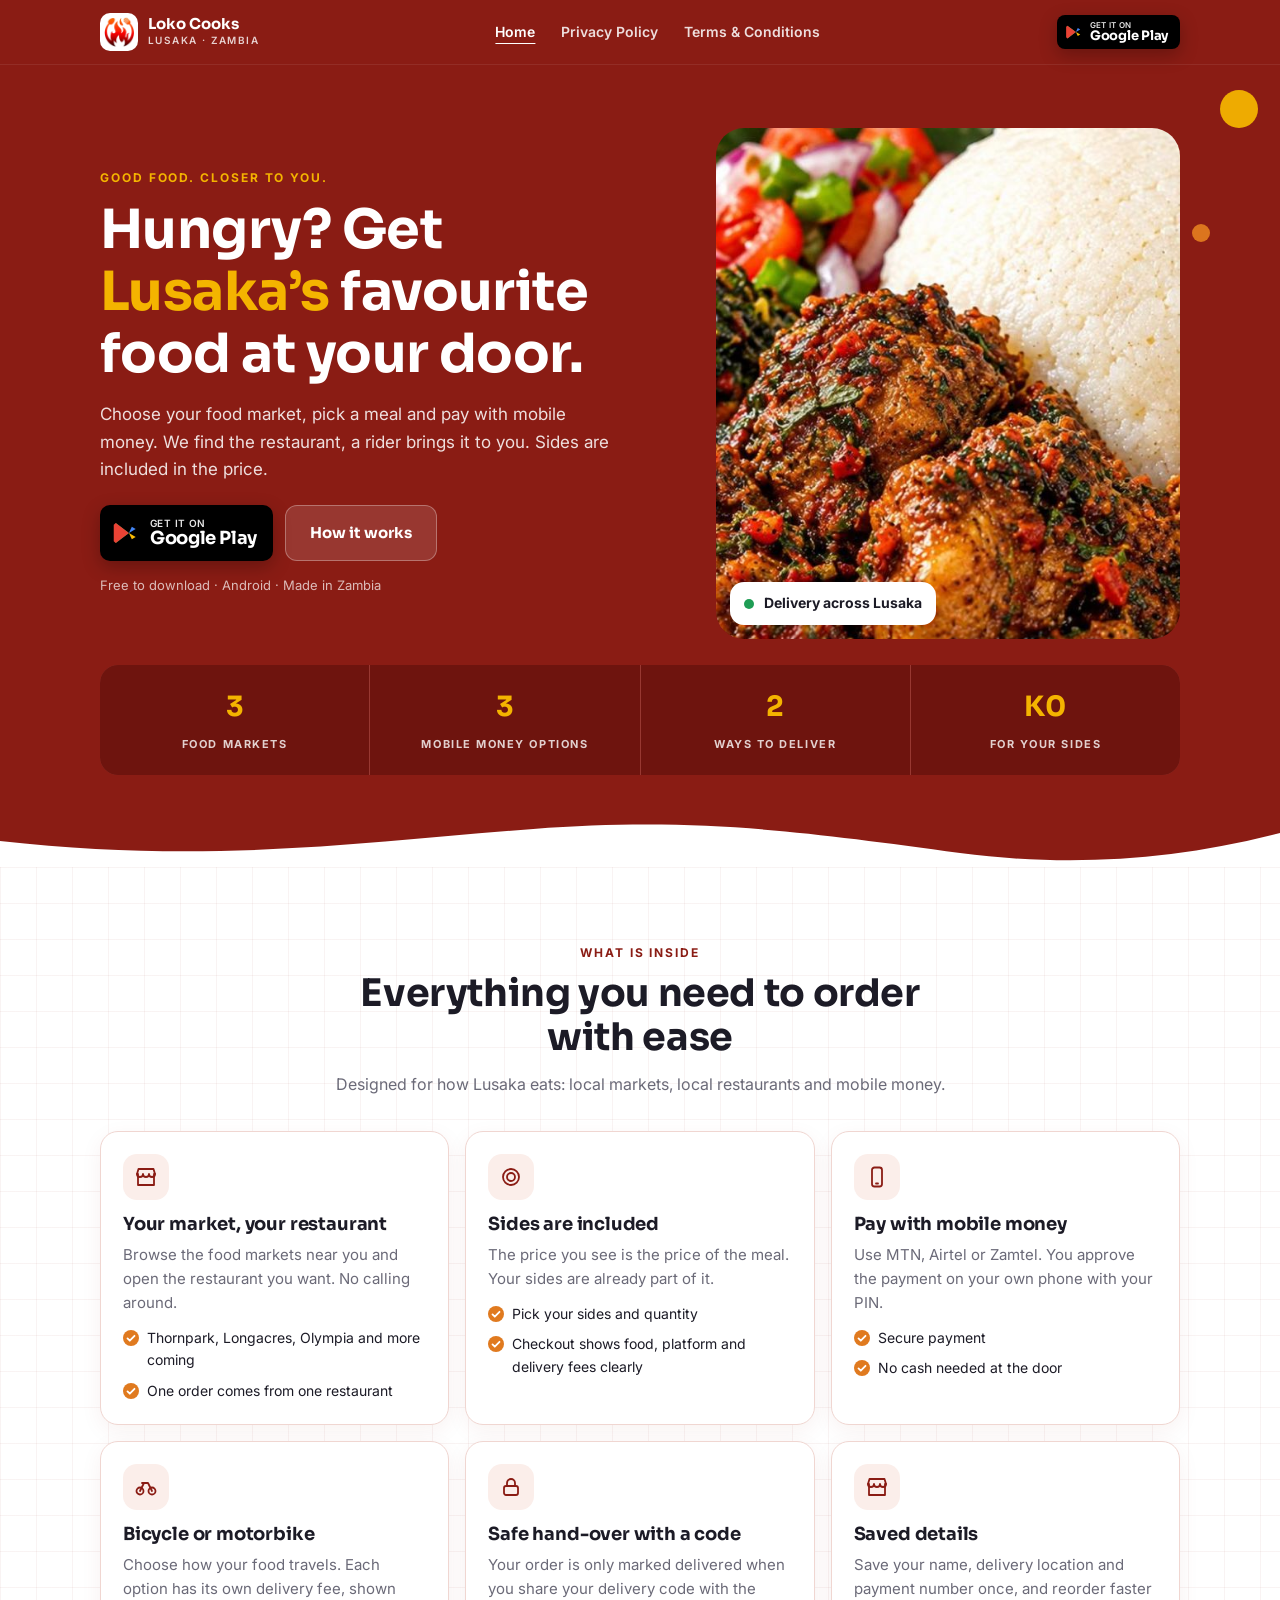
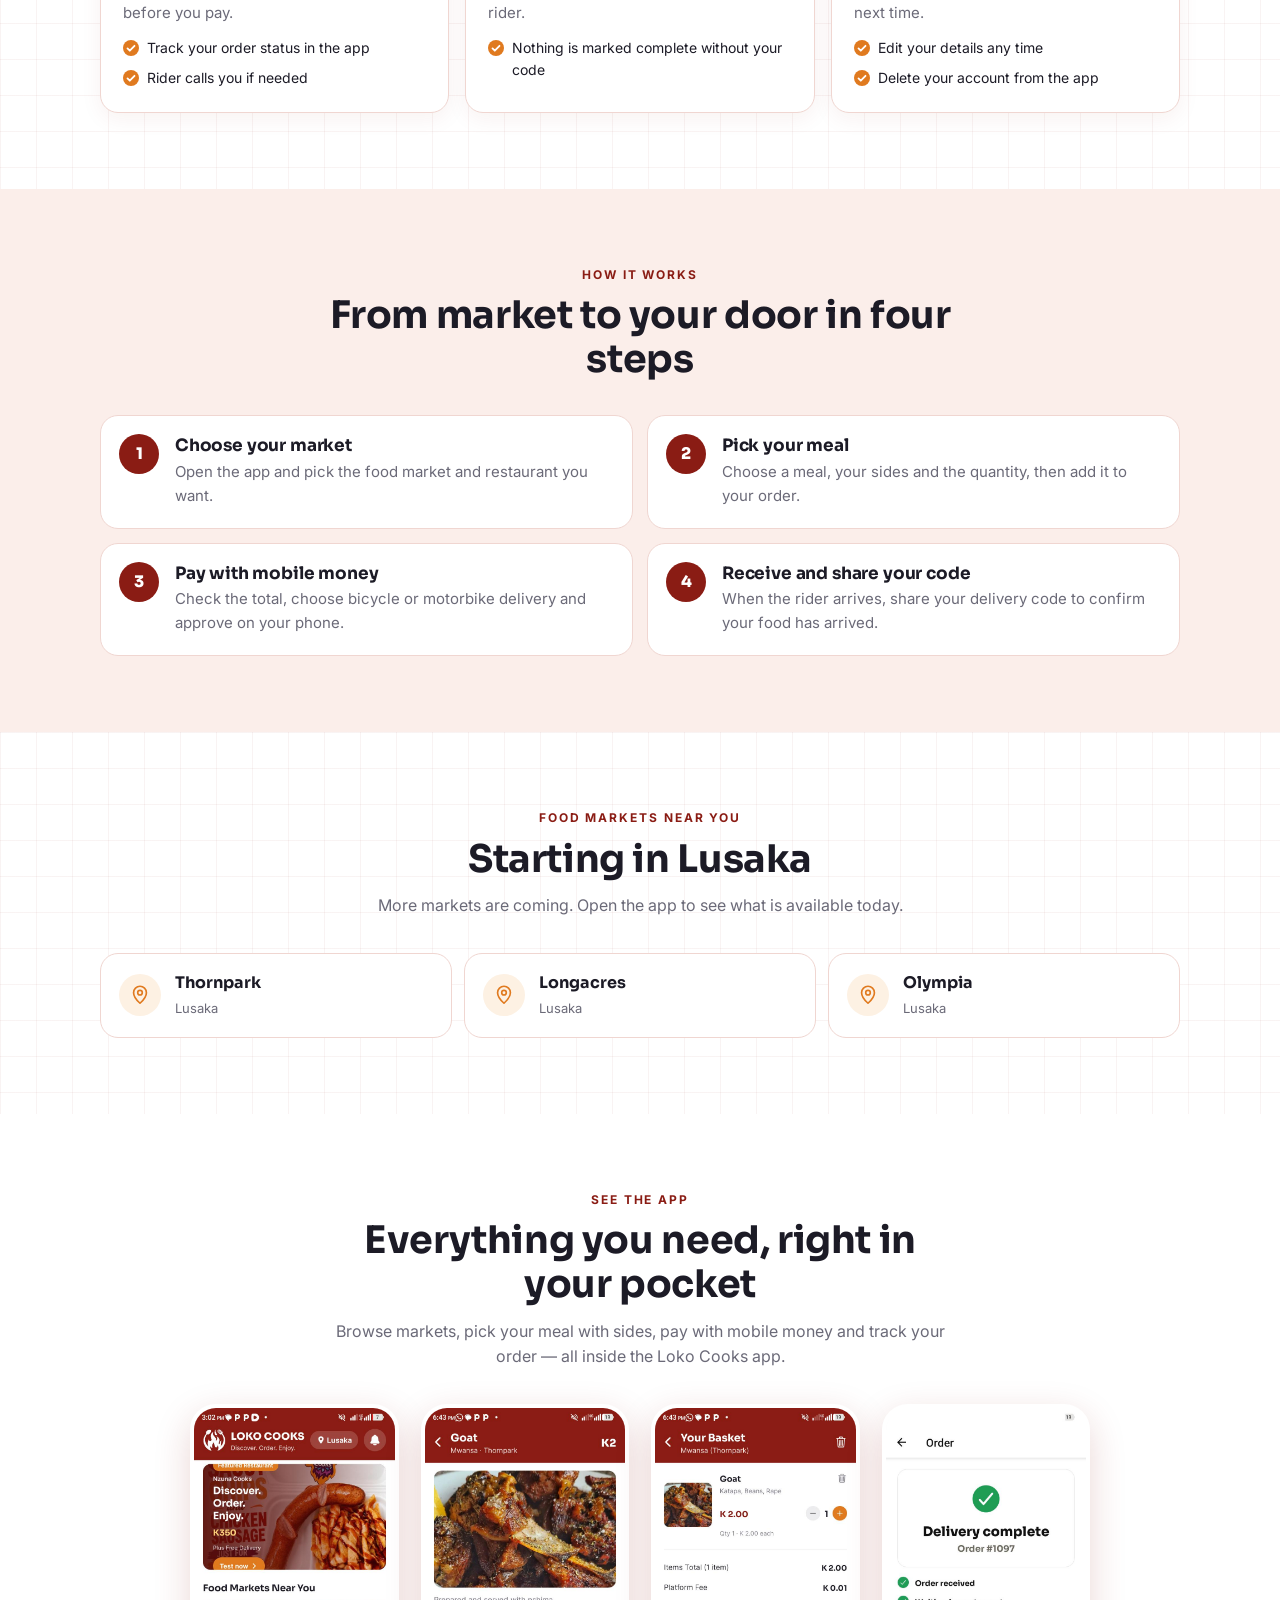
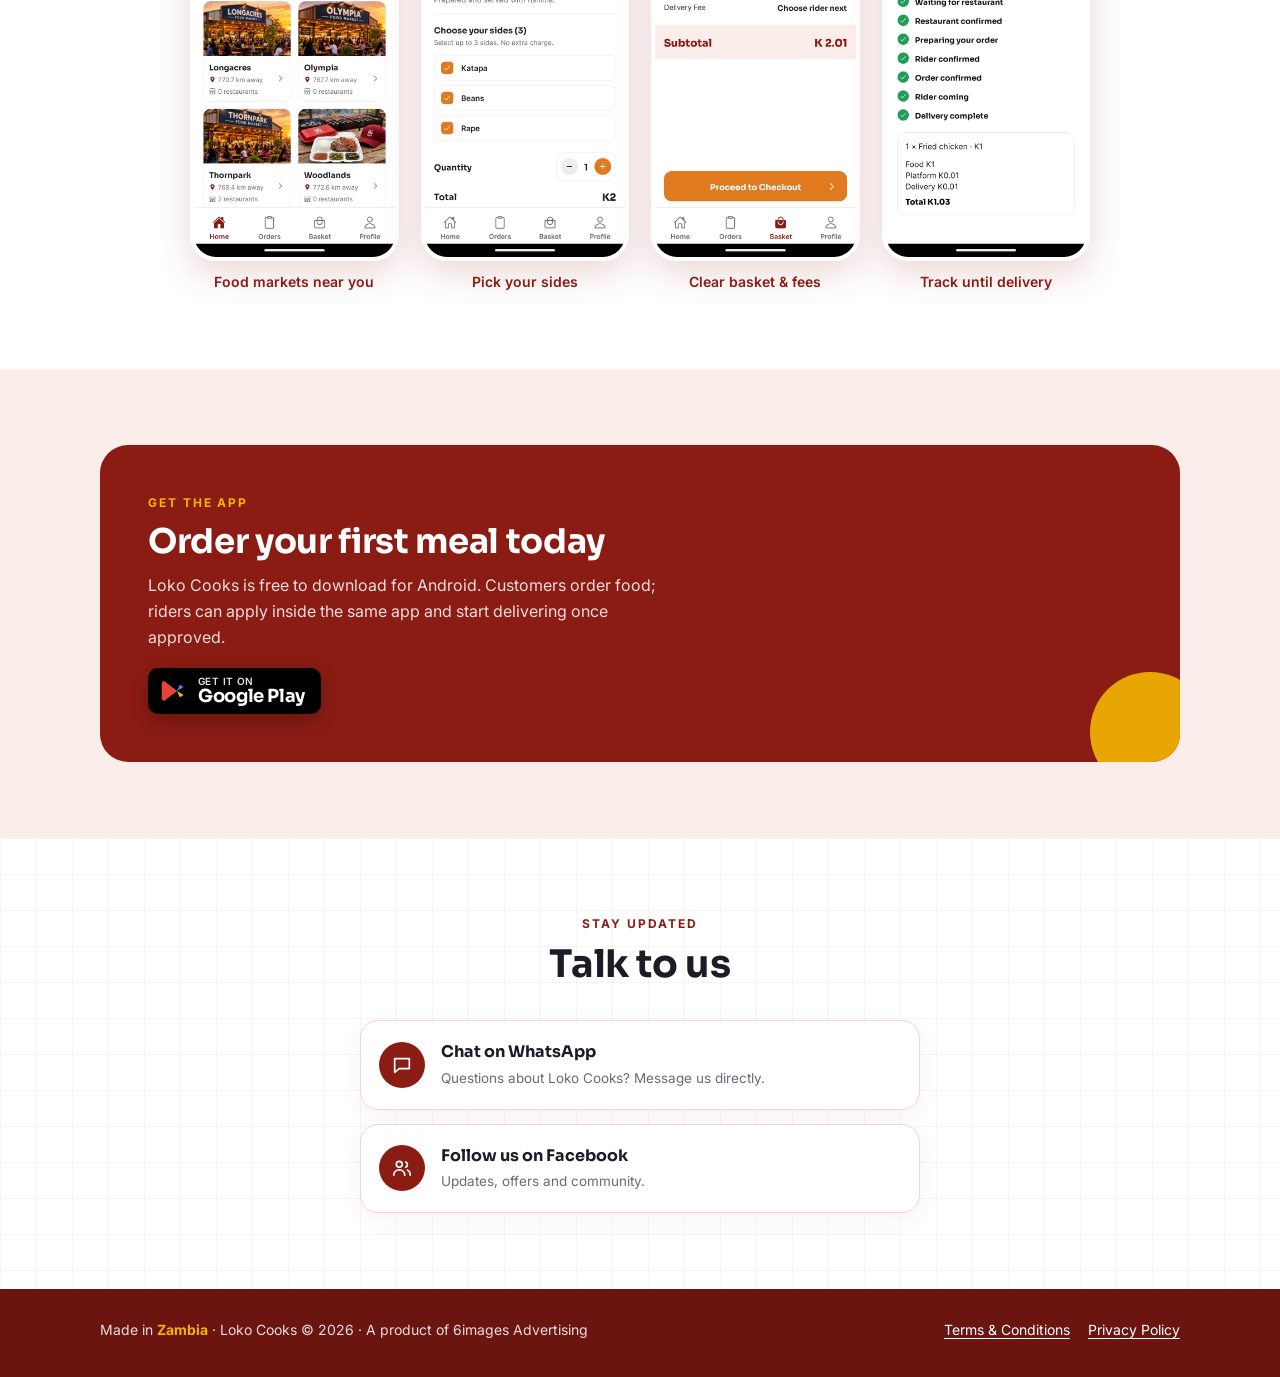
==== index.html @ 8089eec6 "Add Google Play badge button and app screenshot gallery - Replaced 'Get the app' buttons with offici" ====
<!doctype html>
<html lang="en">
<head>
<meta charset="utf-8">
<meta name="viewport" content="width=device-width, initial-scale=1">
<title>Loko Cooks · Good Food. Closer to You.</title>
<meta name="description" content="Loko Cooks brings food from Lusaka's markets to your door. Choose your market, pay with mobile money and track your order.">
<meta name="theme-color" content="#8a1c14">
<link rel="icon" type="image/png" href="img/favicon.png">
<link rel="preconnect" href="https://fonts.googleapis.com">
<link rel="preconnect" href="https://fonts.gstatic.com" crossorigin>
<link href="https://fonts.googleapis.com/css2?family=Inter:wght@400;500;600&family=Sora:wght@600;700;800&display=swap" rel="stylesheet">
<link rel="stylesheet" href="css/style.css">
</head>
<body>
<header class="site-header">
  <div class="wrap">
    <a class="brand" href="index.html" aria-label="Loko Cooks home">
      <img src="img/flame.png" alt="">
      <span><b>Loko Cooks</b><small>LUSAKA · ZAMBIA</small></span>
    </a>
    <nav class="nav" aria-label="Main">
      <a href="index.html" aria-current="page">Home</a>
      <a href="privacy.html">Privacy Policy</a>
      <a href="terms.html">Terms &amp; Conditions</a>
    </nav>
    <a class="play-badge play-badge-sm" href="https://play.google.com/store/apps/details?id=com.lokocooks.app" target="_blank" rel="noopener"><svg viewBox="0 0 24 24" width="18" height="18"><path fill="#34A853" d="M3.2 20.5v-17L14.5 12z"/><path fill="#EA4335" d="M3.2 3.5L14.5 12 3.2 20.5 1.5 19V5z"/><path fill="#FBBC04" d="M14.5 12l5.8 3.4-3.3 1.9z"/><path fill="#4285F4" d="M14.5 12L20.3 8.6l-3.3-1.9z"/></svg><span><small>GET IT ON</small><b>Google Play</b></span></a>
  </div>
</header>

<main>
<section class="hero" style="padding-bottom:0">
  <div class="dot-orb orb1"></div><div class="dot-orb orb2"></div>
  <div class="wrap grid">
    <div class="copy">
      <div class="eyebrow">Good Food. Closer to You.</div>
      <h1>Hungry? Get <em>Lusaka’s</em> favourite food at your door.</h1>
      <p class="lead">Choose your food market, pick a meal and pay with mobile money. We find the restaurant, a rider brings it to you. Sides are included in the price.</p>
      <div class="cta">
        <a class="play-badge" href="https://play.google.com/store/apps/details?id=com.lokocooks.app" target="_blank" rel="noopener">
          <svg viewBox="0 0 24 24" width="28" height="28" aria-hidden="true"><path fill="#34A853" d="M3.2 20.5v-17L14.5 12z"/><path fill="#EA4335" d="M3.2 3.5L14.5 12 3.2 20.5 1.5 19V5z"/><path fill="#FBBC04" d="M14.5 12l5.8 3.4-3.3 1.9z"/><path fill="#4285F4" d="M14.5 12L20.3 8.6l-3.3-1.9z"/></svg>
          <span><small>GET IT ON</small><b>Google Play</b></span>
        </a>
        <a class="btn btn-ghost" href="#how">How it works</a>
      </div>
      <p class="note">Free to download · Android · Made in Zambia</p>
    </div>
    <div class="hero-photo">
      <img src="img/food.jpg" alt="Nshima with chicken and fresh relish on a banana leaf" width="1000" height="1000">
      <div class="tag"><i></i> Delivery across Lusaka</div>
    </div>
  </div>
</section>

<div class="stats-wrap">
  <div class="wrap">
    <div class="stats">
      <div class="stat"><b>3</b><span>Food markets</span></div>
      <div class="stat"><b>3</b><span>Mobile money options</span></div>
      <div class="stat"><b>2</b><span>Ways to deliver</span></div>
      <div class="stat"><b>K0</b><span>For your sides</span></div>
    </div>
  </div>
  <svg class="wave" viewBox="0 0 1440 56" preserveAspectRatio="none" aria-hidden="true"><path d="M0 30C240 54 420 30 600 18 780 6 900 20 1080 42 1200 56 1320 50 1440 22V56H0z" fill="#fff"/></svg>
</div>

<section class="dotted" id="features">
  <div class="wrap">
    <div class="sec-head">
      <div class="eyebrow">What is inside</div>
      <h2>Everything you need to order with ease</h2>
      <p>Designed for how Lusaka eats: local markets, local restaurants and mobile money.</p>
    </div>
    <div class="cards three">
      <article class="card">
        <div class="ico"><svg viewBox="0 0 24 24" fill="none" stroke="currentColor" stroke-width="1.8" stroke-linecap="round" stroke-linejoin="round"><path d="M3 9l1.5-5h15L21 9"/><path d="M4 9v11h16V9"/><path d="M3 9a3 3 0 006 0 3 3 0 006 0 3 3 0 006 0"/></svg></div>
        <h3>Your market, your restaurant</h3>
        <p>Browse the food markets near you and open the restaurant you want. No calling around.</p>
        <ul class="ticks"><li>Thornpark, Longacres, Olympia and more coming</li><li>One order comes from one restaurant</li></ul>
      </article>
      <article class="card">
        <div class="ico"><svg viewBox="0 0 24 24" fill="none" stroke="currentColor" stroke-width="1.8" stroke-linecap="round" stroke-linejoin="round"><circle cx="12" cy="12" r="8"/><circle cx="12" cy="12" r="4"/></svg></div>
        <h3>Sides are included</h3>
        <p>The price you see is the price of the meal. Your sides are already part of it.</p>
        <ul class="ticks"><li>Pick your sides and quantity</li><li>Checkout shows food, platform and delivery fees clearly</li></ul>
      </article>
      <article class="card">
        <div class="ico"><svg viewBox="0 0 24 24" fill="none" stroke="currentColor" stroke-width="1.8" stroke-linecap="round" stroke-linejoin="round"><rect x="7" y="2.5" width="10" height="19" rx="2.5"/><path d="M11 18.5h2"/></svg></div>
        <h3>Pay with mobile money</h3>
        <p>Use MTN, Airtel or Zamtel. You approve the payment on your own phone with your PIN.</p>
        <ul class="ticks"><li>Secure payment</li><li>No cash needed at the door</li></ul>
      </article>
      <article class="card">
        <div class="ico"><svg viewBox="0 0 24 24" fill="none" stroke="currentColor" stroke-width="1.8" stroke-linecap="round" stroke-linejoin="round"><circle cx="6" cy="16" r="3.5"/><circle cx="18" cy="16" r="3.5"/><path d="M6 16l4-8h4l4 8M10 8H8"/></svg></div>
        <h3>Bicycle or motorbike</h3>
        <p>Choose how your food travels. Each option has its own delivery fee, shown before you pay.</p>
        <ul class="ticks"><li>Track your order status in the app</li><li>Rider calls you if needed</li></ul>
      </article>
      <article class="card">
        <div class="ico"><svg viewBox="0 0 24 24" fill="none" stroke="currentColor" stroke-width="1.8" stroke-linecap="round" stroke-linejoin="round"><rect x="5" y="11" width="14" height="9" rx="2"/><path d="M8 11V8a4 4 0 018 0v3"/></svg></div>
        <h3>Safe hand-over with a code</h3>
        <p>Your order is only marked delivered when you share your delivery code with the rider.</p>
        <ul class="ticks"><li>Nothing is marked complete without your code</li></ul>
      </article>
      <article class="card">
        <div class="ico"><svg viewBox="0 0 24 24" fill="none" stroke="currentColor" stroke-width="1.8" stroke-linecap="round" stroke-linejoin="round"><path d="M3 9l1.5-5h15L21 9"/><path d="M4 9v11h16V9"/><path d="M3 9a3 3 0 006 0 3 3 0 006 0 3 3 0 006 0"/></svg></div>
        <h3>Saved details</h3>
        <p>Save your name, delivery location and payment number once, and reorder faster next time.</p>
        <ul class="ticks"><li>Edit your details any time</li><li>Delete your account from the app</li></ul>
      </article>
    </div>
  </div>
</section>

<section class="steps-sec" id="how">
  <div class="wrap">
    <div class="sec-head">
      <div class="eyebrow">How it works</div>
      <h2>From market to your door in four steps</h2>
    </div>
    <div class="steps">
      <div class="step"><h3>Choose your market</h3><p>Open the app and pick the food market and restaurant you want.</p></div>
      <div class="step"><h3>Pick your meal</h3><p>Choose a meal, your sides and the quantity, then add it to your order.</p></div>
      <div class="step"><h3>Pay with mobile money</h3><p>Check the total, choose bicycle or motorbike delivery and approve on your phone.</p></div>
      <div class="step"><h3>Receive and share your code</h3><p>When the rider arrives, share your delivery code to confirm your food has arrived.</p></div>
    </div>
  </div>
</section>

<section class="dotted" id="markets">
  <div class="wrap">
    <div class="sec-head">
      <div class="eyebrow">Food markets near you</div>
      <h2>Starting in Lusaka</h2>
      <p>More markets are coming. Open the app to see what is available today.</p>
    </div>
    <div class="markets">
      <div class="market"><div class="pin"><svg viewBox="0 0 24 24" fill="none" stroke="currentColor" stroke-width="1.8" stroke-linecap="round" stroke-linejoin="round" width="22" height="22"><path d="M12 21s7-6.2 7-11.5A7 7 0 005 9.5C5 14.800 12 21 12 21z"/><circle cx="12" cy="9.5" r="2.5"/></svg></div><div><b>Thornpark</b><span>Lusaka</span></div></div>
      <div class="market"><div class="pin"><svg viewBox="0 0 24 24" fill="none" stroke="currentColor" stroke-width="1.8" stroke-linecap="round" stroke-linejoin="round" width="22" height="22"><path d="M12 21s7-6.2 7-11.5A7 7 0 005 9.5C5 14.800 12 21 12 21z"/><circle cx="12" cy="9.5" r="2.5"/></svg></div><div><b>Longacres</b><span>Lusaka</span></div></div>
      <div class="market"><div class="pin"><svg viewBox="0 0 24 24" fill="none" stroke="currentColor" stroke-width="1.8" stroke-linecap="round" stroke-linejoin="round" width="22" height="22"><path d="M12 21s7-6.2 7-11.5A7 7 0 005 9.5C5 14.800 12 21 12 21z"/><circle cx="12" cy="9.5" r="2.5"/></svg></div><div><b>Olympia</b><span>Lusaka</span></div></div>
    </div>
  </div>
</section>


<section class="screenshots-sec" id="app-preview">
  <div class="wrap">
    <div class="sec-head">
      <div class="eyebrow">See the app</div>
      <h2>Everything you need, right in your pocket</h2>
      <p>Browse markets, pick your meal with sides, pay with mobile money and track your order — all inside the Loko Cooks app.</p>
    </div>
    <div class="screenshots-grid">
      <div class="shot">
        <img src="img/screenshots/home.png" alt="Loko Cooks home screen showing food markets near you">
        <span>Food markets near you</span>
      </div>
      <div class="shot">
        <img src="img/screenshots/food-detail.png" alt="Choose your sides for a meal">
        <span>Pick your sides</span>
      </div>
      <div class="shot">
        <img src="img/screenshots/basket.png" alt="Your basket and checkout">
        <span>Clear basket & fees</span>
      </div>
      <div class="shot">
        <img src="img/screenshots/order-complete.png" alt="Order tracking and delivery complete">
        <span>Track until delivery</span>
      </div>
    </div>
  </div>
</section>

<section class="steps-sec" id="get">
  <div class="wrap">
    <div class="rider">
      <div class="eyebrow">Get the app</div>
      <h2>Order your first meal today</h2>
      <p>Loko Cooks is free to download for Android. Customers order food; riders can apply inside the same app and start delivering once approved.</p>
      <a class="play-badge" href="https://play.google.com/store/apps/details?id=com.lokocooks.app" target="_blank" rel="noopener">
          <svg viewBox="0 0 24 24" width="28" height="28" aria-hidden="true"><path fill="#34A853" d="M3.2 20.5v-17L14.5 12z"/><path fill="#EA4335" d="M3.2 3.5L14.5 12 3.2 20.5 1.5 19V5z"/><path fill="#FBBC04" d="M14.5 12l5.8 3.4-3.3 1.9z"/><path fill="#4285F4" d="M14.5 12L20.3 8.6l-3.3-1.9z"/></svg>
          <span><small>GET IT ON</small><b>Google Play</b></span>
        </a>
      <div class="orb"></div>
    </div>
  </div>
</section>

<section class="dotted" id="contact">
  <div class="wrap">
    <div class="sec-head">
      <div class="eyebrow">Stay updated</div>
      <h2>Talk to us</h2>
    </div>
    <div class="contact-list">
      <a class="contact" href="#"><div class="ico"><svg viewBox="0 0 24 24" fill="none" stroke="currentColor" stroke-width="1.8" stroke-linecap="round" stroke-linejoin="round"><path d="M4 5h16v11H9l-5 4z"/></svg></div><div><b>Chat on WhatsApp</b><span>Questions about Loko Cooks? Message us directly.</span></div></a>
      <a class="contact" href="#"><div class="ico"><svg viewBox="0 0 24 24" fill="none" stroke="currentColor" stroke-width="1.8" stroke-linecap="round" stroke-linejoin="round"><circle cx="9" cy="8" r="3.2"/><path d="M3 20c0-3.5 2.7-6 6-6s6 2.5 6 6"/><path d="M16 5.5a3 3 0 010 5.6M18 14.4c1.8.7 3 2.5 3 5.6"/></svg></div><div><b>Follow us on Facebook</b><span>Updates, offers and community.</span></div></a>
    </div>
  </div>
</section>
</main>

<footer class="site-footer">
  <div class="wrap">
    <div>Made in <strong>Zambia</strong> · Loko Cooks © 2026 · A product of 6images Advertising</div>
    <div class="links"><a href="terms.html">Terms &amp; Conditions</a><a href="privacy.html">Privacy Policy</a></div>
  </div>
</footer>
</body>
</html>
---- css/style.css ----
/* Loko Cooks website. Colours come from the app (lib/theme.ts). */
:root {
  --maroon: #8a1c14;
  --maroon-deep: #6e140e;
  --maroon-banner: #6b1510;
  --orange: #e07a1f;
  --orange-soft: #fdf1e3;
  --amber: #f4b400;
  --soft: #fbeeea;
  --line: #f0d6d1;
  --ink: #1c1b26;
  --sub: #6b6a78;
  --white: #ffffff;
  --radius: 18px;
  --wrap: 1120px;
}
* { box-sizing: border-box; }
html { scroll-behavior: smooth; -webkit-text-size-adjust: 100%; }
body {
  margin: 0;
  font-family: "Inter", system-ui, -apple-system, "Segoe UI", Roboto, sans-serif;
  color: var(--ink);
  background: var(--white);
  line-height: 1.6;
  font-size: 16px;
}
img { max-width: 100%; display: block; }
a { color: inherit; }
h1, h2, h3 { font-family: "Sora", "Inter", system-ui, sans-serif; line-height: 1.15; margin: 0; letter-spacing: -0.01em; }
.wrap { width: 100%; max-width: var(--wrap); margin: 0 auto; padding: 0 20px; }

/* ---------- header ---------- */
.site-header {
  position: sticky; top: 0; z-index: 50;
  background: var(--maroon);
  color: #fff;
  box-shadow: 0 1px 0 rgba(255,255,255,.08);
}
.site-header .wrap { display: flex; align-items: center; justify-content: space-between; height: 64px; gap: 12px; }
.brand { display: flex; align-items: center; gap: 10px; text-decoration: none; }
.brand img { width: 38px; height: 38px; border-radius: 10px; background: #fff; padding: 4px; object-fit: contain; }
.brand b { display: block; font-family: "Sora", sans-serif; font-size: 15px; line-height: 1.1; }
.brand small { display: block; font-size: 10px; letter-spacing: .14em; opacity: .8; font-weight: 600; }
.nav { display: none; gap: 26px; font-size: 14px; font-weight: 600; }
.nav a { text-decoration: none; opacity: .85; }
.nav a:hover, .nav a[aria-current="page"] { opacity: 1; text-decoration: underline; text-underline-offset: 6px; }
.btn {
  display: inline-flex; align-items: center; justify-content: center; gap: 8px;
  font-family: "Sora", sans-serif; font-weight: 700; font-size: 14px;
  border-radius: 12px; padding: 11px 18px; text-decoration: none; border: 0; cursor: pointer;
}
.btn-light { background: #fff; color: var(--maroon); }
.btn-orange { background: var(--orange); color: #fff; padding: 15px 24px; font-size: 15px; box-shadow: 0 8px 20px rgba(224,122,31,.35); }
.btn-orange:hover { background: #cf6e17; }
.btn-ghost { background: rgba(255,255,255,.12); color: #fff; padding: 15px 24px; font-size: 15px; border: 1px solid rgba(255,255,255,.3); }

/* ---------- hero ---------- */
.hero { background: var(--maroon); color: #fff; position: relative; overflow: hidden; padding: 38px 0 0; }
.hero .grid { display: grid; gap: 28px; }
.eyebrow { font-size: 12px; letter-spacing: .16em; font-weight: 700; text-transform: uppercase; color: var(--amber); }
.hero h1 { font-size: clamp(32px, 8vw, 54px); margin: 12px 0 16px; }
.hero h1 em { font-style: normal; color: var(--amber); }
.hero p.lead { font-size: 17px; color: rgba(255,255,255,.86); max-width: 520px; margin: 0 0 22px; }
.hero .cta { display: flex; flex-wrap: wrap; gap: 12px; }
.note { margin-top: 14px; font-size: 13px; color: rgba(255,255,255,.7); }
.hero-photo {
  position: relative; border-radius: 28px; overflow: hidden; aspect-ratio: 4 / 4.4;
  max-height: 460px; width: 100%;
}
.hero-photo img { width: 100%; height: 100%; object-fit: cover; }
.hero-photo .tag {
  position: absolute; left: 14px; bottom: 14px; background: #fff; color: var(--ink);
  border-radius: 14px; padding: 10px 14px; font-weight: 700; font-size: 14px; display: flex; gap: 10px; align-items: center;
  box-shadow: 0 10px 30px rgba(0,0,0,.25);
}
.hero-photo .tag i { width: 10px; height: 10px; border-radius: 50%; background: #1f9d55; display: inline-block; }
.dot-orb { position: absolute; border-radius: 50%; background: var(--amber); opacity: .95; }
.hero .orb1 { width: 38px; height: 38px; top: 26px; right: 22px; }
.hero .orb2 { width: 18px; height: 18px; top: 160px; right: 70px; background: var(--orange); }
.wave { display: block; width: 100%; height: 56px; margin-top: -1px; }

/* ---------- sections ---------- */
.dotted {
  background-color: #fff;
  background-image:
    linear-gradient(rgba(138,28,20,.05) 1px, transparent 1px),
    linear-gradient(90deg, rgba(138,28,20,.05) 1px, transparent 1px);
  background-size: 36px 36px;
}
section { padding: 56px 0; }
.sec-head { text-align: center; max-width: 640px; margin: 0 auto 34px; }
.sec-head .eyebrow { color: var(--maroon); }
.sec-head h2 { font-size: clamp(26px, 6vw, 38px); margin: 10px 0 12px; }
.sec-head p { color: var(--sub); margin: 0; }

.stats { display: grid; grid-template-columns: 1fr 1fr; gap: 1px; background: rgba(255,255,255,.12); border-radius: 18px; overflow: hidden; margin-top: -2px; }
.stat { background: var(--maroon-deep); padding: 20px 14px; text-align: center; }
.stat b { display: block; font-family: "Sora", sans-serif; font-size: 28px; color: var(--amber); }
.stat span { font-size: 11px; letter-spacing: .14em; font-weight: 700; color: rgba(255,255,255,.8); text-transform: uppercase; }
.stats-wrap { background: var(--maroon); padding: 28px 0 0; }
.stats-wrap .wave { margin-top: 36px; }

.cards { display: grid; gap: 16px; }
.card { background: #fff; border: 1px solid var(--line); border-radius: var(--radius); padding: 22px; box-shadow: 0 6px 22px rgba(138,28,20,.06); }
.card .ico { width: 46px; height: 46px; border-radius: 14px; background: var(--soft); color: var(--maroon); display: grid; place-items: center; margin-bottom: 14px; }
.card .ico svg { width: 24px; height: 24px; }
.card h3 { font-size: 18px; margin-bottom: 8px; }
.card p { margin: 0 0 12px; color: var(--sub); font-size: 15px; }
.ticks { list-style: none; padding: 0; margin: 0; display: grid; gap: 8px; font-size: 14px; }
.ticks li { display: flex; gap: 8px; align-items: flex-start; }
.ticks li::before { content: ""; flex: none; width: 16px; height: 16px; margin-top: 3px; border-radius: 50%; background: var(--orange) url("data:image/svg+xml,%3Csvg xmlns='http://www.w3.org/2000/svg' viewBox='0 0 16 16'%3E%3Cpath d='M4.5 8.4l2.3 2.3 4.7-4.9' fill='none' stroke='white' stroke-width='1.8' stroke-linecap='round' stroke-linejoin='round'/%3E%3C/svg%3E") center / 16px no-repeat; }

.steps-sec { background: var(--soft); }
.steps { display: grid; gap: 14px; counter-reset: s; }
.step { background: #fff; border-radius: var(--radius); padding: 20px 20px 20px 74px; position: relative; border: 1px solid var(--line); }
.step::before {
  counter-increment: s; content: counter(s);
  position: absolute; left: 18px; top: 18px; width: 40px; height: 40px; border-radius: 50%;
  background: var(--maroon); color: #fff; font-family: "Sora", sans-serif; font-weight: 800; display: grid; place-items: center;
}
.step h3 { font-size: 17px; margin-bottom: 4px; }
.step p { margin: 0; color: var(--sub); font-size: 15px; }

.markets { display: grid; gap: 12px; grid-template-columns: 1fr; }
.market { display: flex; align-items: center; gap: 14px; background: #fff; border: 1px solid var(--line); border-radius: var(--radius); padding: 16px 18px; }
.market .pin { width: 42px; height: 42px; border-radius: 50%; background: var(--orange-soft); color: var(--orange); display: grid; place-items: center; flex: none; }
.market b { font-family: "Sora", sans-serif; display: block; }
.market span { font-size: 13px; color: var(--sub); }

.rider { background: var(--maroon); color: #fff; border-radius: 28px; padding: 30px 24px; position: relative; overflow: hidden; }
.rider h2 { font-size: clamp(24px, 6vw, 34px); margin: 10px 0 12px; }
.rider p { color: rgba(255,255,255,.85); margin: 0 0 18px; max-width: 520px; }
.rider .orb { position: absolute; width: 120px; height: 120px; border-radius: 50%; right: -30px; bottom: -30px; background: var(--amber); opacity: .9; }

.contact-list { display: grid; gap: 14px; max-width: 560px; margin: 0 auto; }
.contact { display: flex; gap: 16px; align-items: center; text-decoration: none; background: #fff; border: 1px solid var(--line); border-radius: var(--radius); padding: 18px; box-shadow: 0 6px 22px rgba(138,28,20,.06); }
.contact .ico { width: 46px; height: 46px; border-radius: 50%; background: var(--maroon); color: #fff; display: grid; place-items: center; flex: none; }
.contact .ico svg { width: 22px; height: 22px; }
.contact b { font-family: "Sora", sans-serif; display: block; font-size: 16px; }
.contact span { font-size: 13.5px; color: var(--sub); }

/* ---------- footer ---------- */
.site-footer { background: var(--maroon-banner); color: rgba(255,255,255,.85); padding: 30px 0 36px; font-size: 14px; }
.site-footer .wrap { display: grid; gap: 14px; }
.site-footer a { color: #fff; text-underline-offset: 3px; }
.site-footer .links { display: flex; flex-wrap: wrap; gap: 6px 18px; }
.site-footer strong { color: var(--amber); }

/* ---------- legal pages ---------- */
.page-hero { background: var(--maroon); color: #fff; padding: 40px 0 0; }
.page-hero h1 { font-size: clamp(30px, 7vw, 46px); margin: 10px 0 8px; }
.page-hero p { margin: 0 0 6px; color: rgba(255,255,255,.8); }
.legal { padding: 40px 0 70px; }
.legal .doc { max-width: 780px; margin: 0 auto; }
.legal h2 { font-size: 22px; margin: 34px 0 10px; color: var(--maroon); }
.legal p, .legal li { color: #3b3a47; }
.legal ul { padding-left: 20px; }
.placeholder { border: 1.5px dashed var(--orange); background: var(--orange-soft); border-radius: var(--radius); padding: 20px; color: #7a4310; }
.placeholder b { font-family: "Sora", sans-serif; }

/* ---------- desktop ---------- */
@media (min-width: 760px) {
  .nav { display: flex; }
  .hero { padding-top: 64px; }
  .hero .grid { grid-template-columns: 1.1fr .9fr; align-items: end; gap: 48px; }
  .hero .copy { padding-bottom: 30px; }
  .hero-photo { max-height: 520px; }
  .stats { grid-template-columns: repeat(4, 1fr); }
  .cards.three { grid-template-columns: repeat(3, 1fr); }
  .cards.two { grid-template-columns: repeat(2, 1fr); }
  .steps { grid-template-columns: repeat(2, 1fr); }
  .markets { grid-template-columns: repeat(3, 1fr); }
  .rider { padding: 48px; }
  .site-footer .wrap { grid-template-columns: 1fr auto; align-items: center; }
  section { padding: 76px 0; }
}
@media (prefers-reduced-motion: no-preference) {
  .card, .step, .market, .contact { transition: transform .2s ease, box-shadow .2s ease; }
  .card:hover, .contact:hover { transform: translateY(-3px); box-shadow: 0 12px 28px rgba(138,28,20,.12); }
}
a:focus-visible, .btn:focus-visible { outline: 3px solid var(--amber); outline-offset: 3px; }

/* ---------- Google Play badge ---------- */
.play-badge {
  display: inline-flex;
  align-items: center;
  gap: 10px;
  background: #000;
  color: #fff;
  text-decoration: none;
  border-radius: 10px;
  padding: 8px 16px 8px 12px;
  box-shadow: 0 6px 18px rgba(0,0,0,.25);
  transition: transform .15s ease, box-shadow .15s ease;
}
.play-badge:hover { transform: translateY(-2px); box-shadow: 0 10px 24px rgba(0,0,0,.3); }
.play-badge svg { flex: none; }
.play-badge span { display: flex; flex-direction: column; line-height: 1.05; }
.play-badge small { font-size: 10px; letter-spacing: .04em; font-weight: 600; opacity: .9; }
.play-badge b { font-family: "Sora", system-ui, sans-serif; font-size: 18px; font-weight: 700; letter-spacing: -0.02em; }
.play-badge-sm { padding: 6px 12px 6px 8px; gap: 7px; border-radius: 8px; }
.play-badge-sm small { font-size: 8px; }
.play-badge-sm b { font-size: 13px; }

/* ---------- App screenshots ---------- */
.screenshots-sec { background: #fff; }
.screenshots-grid {
  display: grid;
  grid-template-columns: repeat(2, 1fr);
  gap: 18px;
  max-width: 900px;
  margin: 0 auto;
}
.shot {
  text-align: center;
}
.shot img {
  width: 100%;
  height: auto;
  border-radius: 22px;
  box-shadow: 0 12px 36px rgba(138,28,20,.18);
  border: 4px solid #fff;
  background: #f7f4f2;
}
.shot span {
  display: block;
  margin-top: 10px;
  font-size: 14px;
  font-weight: 600;
  color: var(--maroon);
}

@media (min-width: 760px) {
  .screenshots-grid { grid-template-columns: repeat(4, 1fr); gap: 22px; }
  .shot img { border-radius: 26px; }
}
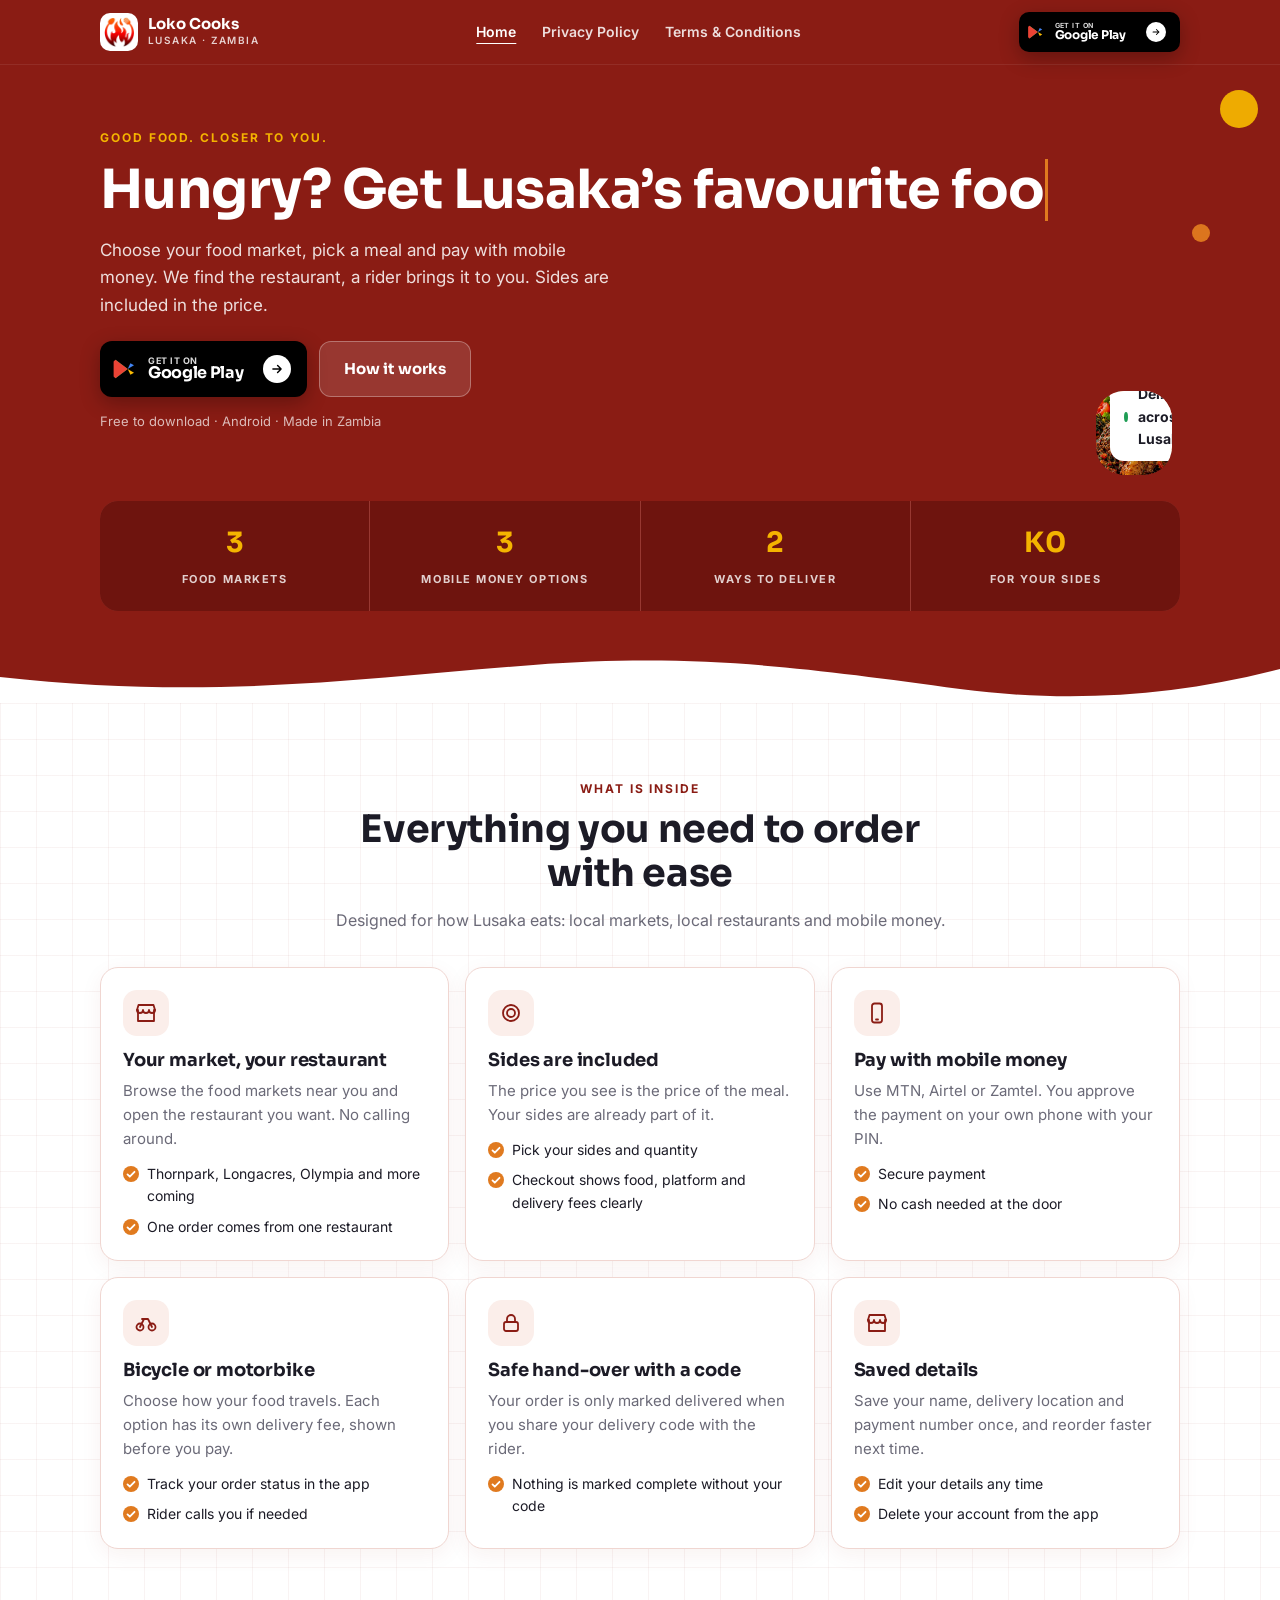
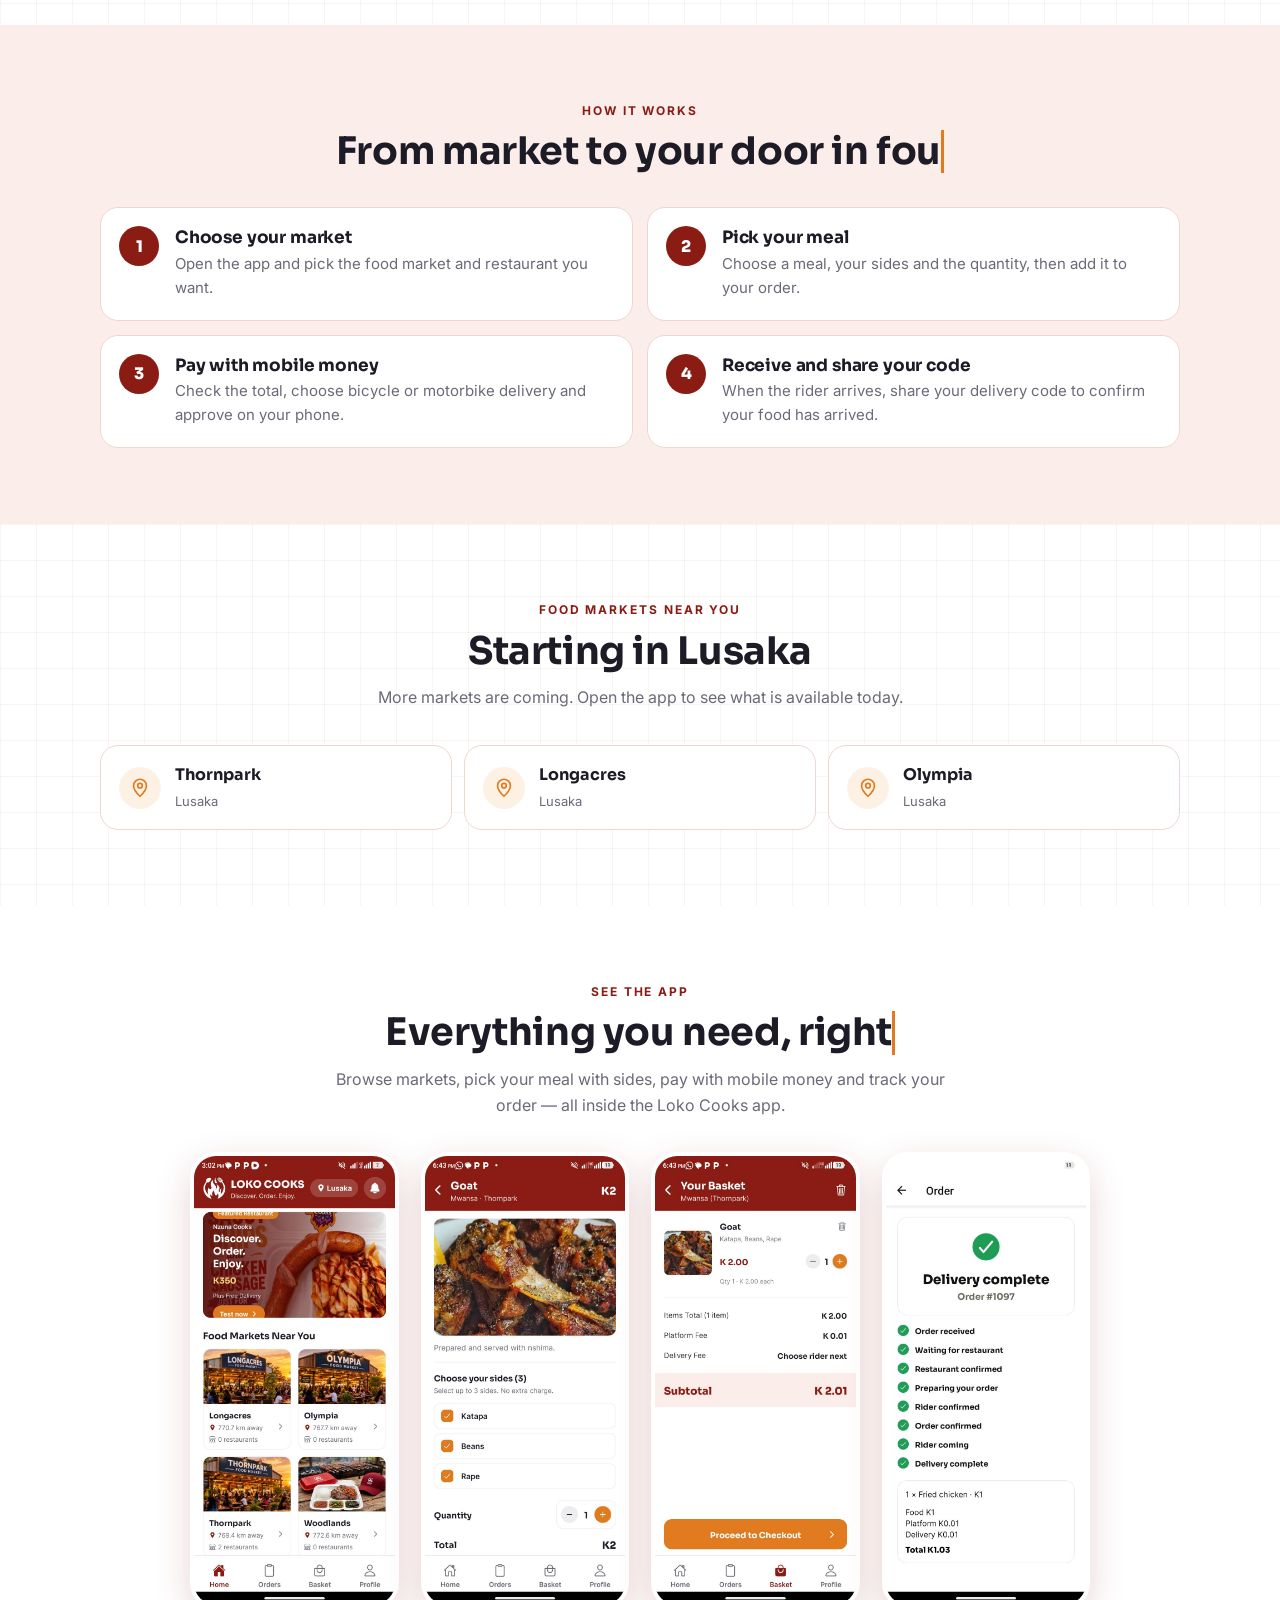
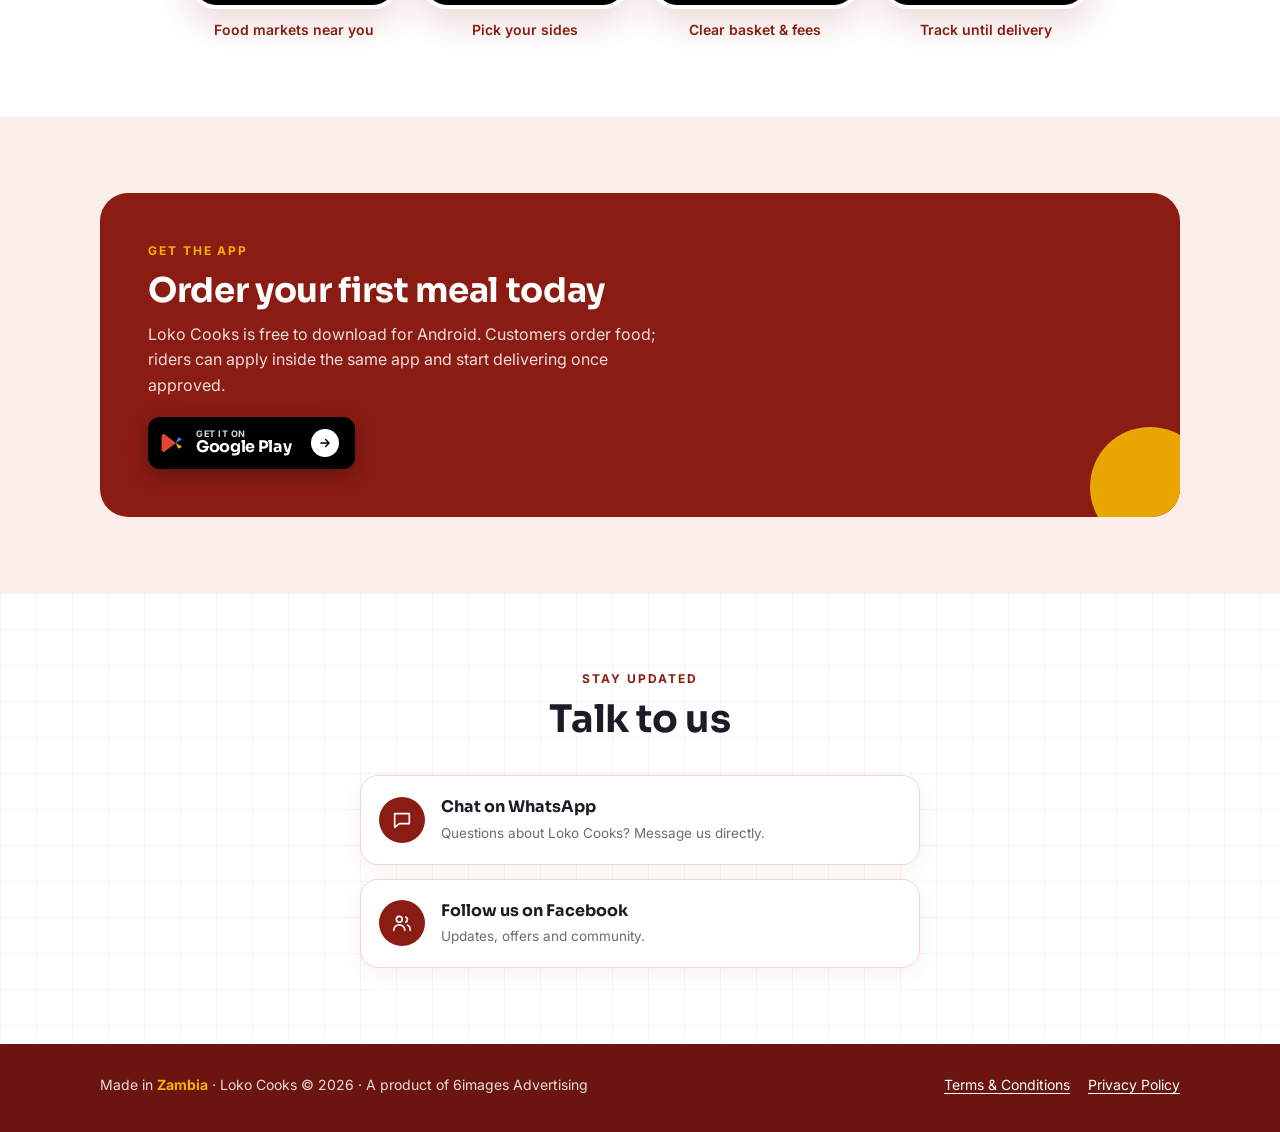
==== commit 8988caae: "Add typing animation, water-bounce cards, and improved Play badge - Typing effect on the three main " ====
--- a/index.html
+++ b/index.html
@@ -24,7 +24,11 @@
       <a href="privacy.html">Privacy Policy</a>
       <a href="terms.html">Terms &amp; Conditions</a>
     </nav>
-    <a class="play-badge play-badge-sm" href="https://play.google.com/store/apps/details?id=com.lokocooks.app" target="_blank" rel="noopener"><svg viewBox="0 0 24 24" width="18" height="18"><path fill="#34A853" d="M3.2 20.5v-17L14.5 12z"/><path fill="#EA4335" d="M3.2 3.5L14.5 12 3.2 20.5 1.5 19V5z"/><path fill="#FBBC04" d="M14.5 12l5.8 3.4-3.3 1.9z"/><path fill="#4285F4" d="M14.5 12L20.3 8.6l-3.3-1.9z"/></svg><span><small>GET IT ON</small><b>Google Play</b></span></a>
+    <a class="play-badge play-badge-sm" href="https://play.google.com/store/apps/details?id=com.lokocooks.app" target="_blank" rel="noopener">
+      <svg class="play-logo" viewBox="0 0 24 24"><path fill="#34A853" d="M3.2 20.5v-17L14.5 12z"/><path fill="#EA4335" d="M3.2 3.5L14.5 12 3.2 20.5 1.5 19V5z"/><path fill="#FBBC04" d="M14.5 12l5.8 3.4-3.3 1.9z"/><path fill="#4285F4" d="M14.5 12L20.3 8.6l-3.3-1.9z"/></svg>
+      <span><small>GET IT ON</small><b>Google Play</b></span>
+      <span class="arrow"><svg viewBox="0 0 24 24" fill="none" stroke="currentColor" stroke-width="2.5" stroke-linecap="round" stroke-linejoin="round"><path d="M5 12h14M13 6l6 6-6 6"/></svg></span>
+    </a>
   </div>
 </header>
 
@@ -34,12 +38,13 @@
   <div class="wrap grid">
     <div class="copy">
       <div class="eyebrow">Good Food. Closer to You.</div>
-      <h1>Hungry? Get <em>Lusaka’s</em> favourite food at your door.</h1>
+      <h1><span class="type-text">Hungry? Get Lusaka’s favourite food at your door.</span></h1>
       <p class="lead">Choose your food market, pick a meal and pay with mobile money. We find the restaurant, a rider brings it to you. Sides are included in the price.</p>
       <div class="cta">
         <a class="play-badge" href="https://play.google.com/store/apps/details?id=com.lokocooks.app" target="_blank" rel="noopener">
-          <svg viewBox="0 0 24 24" width="28" height="28" aria-hidden="true"><path fill="#34A853" d="M3.2 20.5v-17L14.5 12z"/><path fill="#EA4335" d="M3.2 3.5L14.5 12 3.2 20.5 1.5 19V5z"/><path fill="#FBBC04" d="M14.5 12l5.8 3.4-3.3 1.9z"/><path fill="#4285F4" d="M14.5 12L20.3 8.6l-3.3-1.9z"/></svg>
+          <svg class="play-logo" viewBox="0 0 24 24" aria-hidden="true"><path fill="#34A853" d="M3.2 20.5v-17L14.5 12z"/><path fill="#EA4335" d="M3.2 3.5L14.5 12 3.2 20.5 1.5 19V5z"/><path fill="#FBBC04" d="M14.5 12l5.8 3.4-3.3 1.9z"/><path fill="#4285F4" d="M14.5 12L20.3 8.6l-3.3-1.9z"/></svg>
           <span><small>GET IT ON</small><b>Google Play</b></span>
+          <span class="arrow"><svg viewBox="0 0 24 24" fill="none" stroke="currentColor" stroke-width="2.5" stroke-linecap="round" stroke-linejoin="round"><path d="M5 12h14M13 6l6 6-6 6"/></svg></span>
         </a>
         <a class="btn btn-ghost" href="#how">How it works</a>
       </div>
@@ -116,7 +121,7 @@
   <div class="wrap">
     <div class="sec-head">
       <div class="eyebrow">How it works</div>
-      <h2>From market to your door in four steps</h2>
+      <h2><span class="type-text typing-delay">From market to your door in four steps</span></h2>
     </div>
     <div class="steps">
       <div class="step"><h3>Choose your market</h3><p>Open the app and pick the food market and restaurant you want.</p></div>
@@ -147,7 +152,7 @@
   <div class="wrap">
     <div class="sec-head">
       <div class="eyebrow">See the app</div>
-      <h2>Everything you need, right in your pocket</h2>
+      <h2><span class="type-text typing-delay-2">Everything you need, right in your pocket</span></h2>
       <p>Browse markets, pick your meal with sides, pay with mobile money and track your order — all inside the Loko Cooks app.</p>
     </div>
     <div class="screenshots-grid">
@@ -178,8 +183,9 @@
       <h2>Order your first meal today</h2>
       <p>Loko Cooks is free to download for Android. Customers order food; riders can apply inside the same app and start delivering once approved.</p>
       <a class="play-badge" href="https://play.google.com/store/apps/details?id=com.lokocooks.app" target="_blank" rel="noopener">
-          <svg viewBox="0 0 24 24" width="28" height="28" aria-hidden="true"><path fill="#34A853" d="M3.2 20.5v-17L14.5 12z"/><path fill="#EA4335" d="M3.2 3.5L14.5 12 3.2 20.5 1.5 19V5z"/><path fill="#FBBC04" d="M14.5 12l5.8 3.4-3.3 1.9z"/><path fill="#4285F4" d="M14.5 12L20.3 8.6l-3.3-1.9z"/></svg>
+          <svg class="play-logo" viewBox="0 0 24 24" aria-hidden="true"><path fill="#34A853" d="M3.2 20.5v-17L14.5 12z"/><path fill="#EA4335" d="M3.2 3.5L14.5 12 3.2 20.5 1.5 19V5z"/><path fill="#FBBC04" d="M14.5 12l5.8 3.4-3.3 1.9z"/><path fill="#4285F4" d="M14.5 12L20.3 8.6l-3.3-1.9z"/></svg>
           <span><small>GET IT ON</small><b>Google Play</b></span>
+          <span class="arrow"><svg viewBox="0 0 24 24" fill="none" stroke="currentColor" stroke-width="2.5" stroke-linecap="round" stroke-linejoin="round"><path d="M5 12h14M13 6l6 6-6 6"/></svg></span>
         </a>
       <div class="orb"></div>
     </div>
@@ -206,5 +212,25 @@
     <div class="links"><a href="terms.html">Terms &amp; Conditions</a><a href="privacy.html">Privacy Policy</a></div>
   </div>
 </footer>
+
+<script>
+document.querySelectorAll(".type-text").forEach((el, i) => {
+  const text = el.textContent;
+  el.textContent = "";
+  el.style.borderRight = "3px solid #e07a1f";
+  let n = 0;
+  const delay = 40 + i * 200;
+  setTimeout(() => {
+    const timer = setInterval(() => {
+      el.textContent = text.slice(0, n++);
+      if (n > text.length) {
+        clearInterval(timer);
+        setTimeout(() => el.style.borderRight = "none", 600);
+      }
+    }, 45);
+  }, delay);
+});
+</script>
+
 </body>
 </html>
--- a/css/style.css
+++ b/css/style.css
@@ -234,3 +234,93 @@
   .screenshots-grid { grid-template-columns: repeat(4, 1fr); gap: 22px; }
   .shot img { border-radius: 26px; }
 }
+
+/* ---------- Typing animation ---------- */
+.typing {
+  display: inline-block;
+  overflow: hidden;
+  white-space: nowrap;
+  border-right: 3px solid var(--amber);
+  animation: typing 3.5s steps(40, end), blink-caret .75s step-end infinite;
+  max-width: 100%;
+}
+.typing-delay {
+  animation-delay: 0.4s;
+}
+.typing-delay-2 {
+  animation-delay: 0.8s;
+}
+
+@keyframes typing {
+  from { width: 0; }
+  to { width: 100%; }
+}
+@keyframes blink-caret {
+  from, to { border-color: transparent; }
+  50% { border-color: var(--amber); }
+}
+
+/* Make headings able to type */
+.hero h1.typing, 
+.sec-head h2.typing {
+  white-space: normal;
+  border-right: none;
+  animation: none;
+}
+.hero h1 .type-text,
+.sec-head h2 .type-text {
+  display: inline-block;
+  overflow: hidden;
+  white-space: nowrap;
+  border-right: 3px solid var(--amber);
+  animation: typing 3.2s steps(36, end), blink-caret .7s step-end infinite;
+  vertical-align: bottom;
+}
+.sec-head h2 .type-text { border-right-color: var(--maroon); }
+
+/* ---------- Water bounce on cards ---------- */
+.card {
+  animation: water-bounce 4.5s ease-in-out infinite;
+}
+.card:nth-child(2) { animation-delay: 0.4s; }
+.card:nth-child(3) { animation-delay: 0.8s; }
+.card:nth-child(4) { animation-delay: 1.2s; }
+.card:nth-child(5) { animation-delay: 1.6s; }
+.card:nth-child(6) { animation-delay: 2s; }
+
+@keyframes water-bounce {
+  0%, 100% { transform: translateY(0); }
+  50% { transform: translateY(-10px); }
+}
+
+/* ---------- Better Play badge (closer to reference) ---------- */
+.play-badge {
+  display: inline-flex;
+  align-items: center;
+  gap: 10px;
+  background: #000;
+  color: #fff;
+  text-decoration: none;
+  border-radius: 12px;
+  padding: 8px 10px 8px 12px;
+  box-shadow: 0 6px 20px rgba(0,0,0,.28);
+  transition: transform .15s ease, box-shadow .15s ease;
+  min-height: 52px;
+}
+.play-badge:hover { transform: translateY(-2px); box-shadow: 0 12px 28px rgba(0,0,0,.35); }
+.play-badge .play-logo { flex: none; width: 26px; height: 26px; }
+.play-badge span { display: flex; flex-direction: column; line-height: 1.05; margin-right: 6px; }
+.play-badge small { font-size: 9px; letter-spacing: .06em; font-weight: 700; opacity: .85; }
+.play-badge b { font-family: "Sora", system-ui, sans-serif; font-size: 16px; font-weight: 700; letter-spacing: -0.02em; }
+.play-badge .arrow {
+  width: 28px; height: 28px; border-radius: 50%; background: #fff; color: #000;
+  display: grid; place-items: center; flex: none; margin-left: 4px;
+}
+.play-badge .arrow svg { width: 14px; height: 14px; }
+
+.play-badge-sm { min-height: 40px; padding: 5px 8px 5px 8px; border-radius: 10px; }
+.play-badge-sm .play-logo { width: 18px; height: 18px; }
+.play-badge-sm small { font-size: 7px; }
+.play-badge-sm b { font-size: 12px; }
+.play-badge-sm .arrow { width: 20px; height: 20px; }
+.play-badge-sm .arrow svg { width: 10px; height: 10px; }
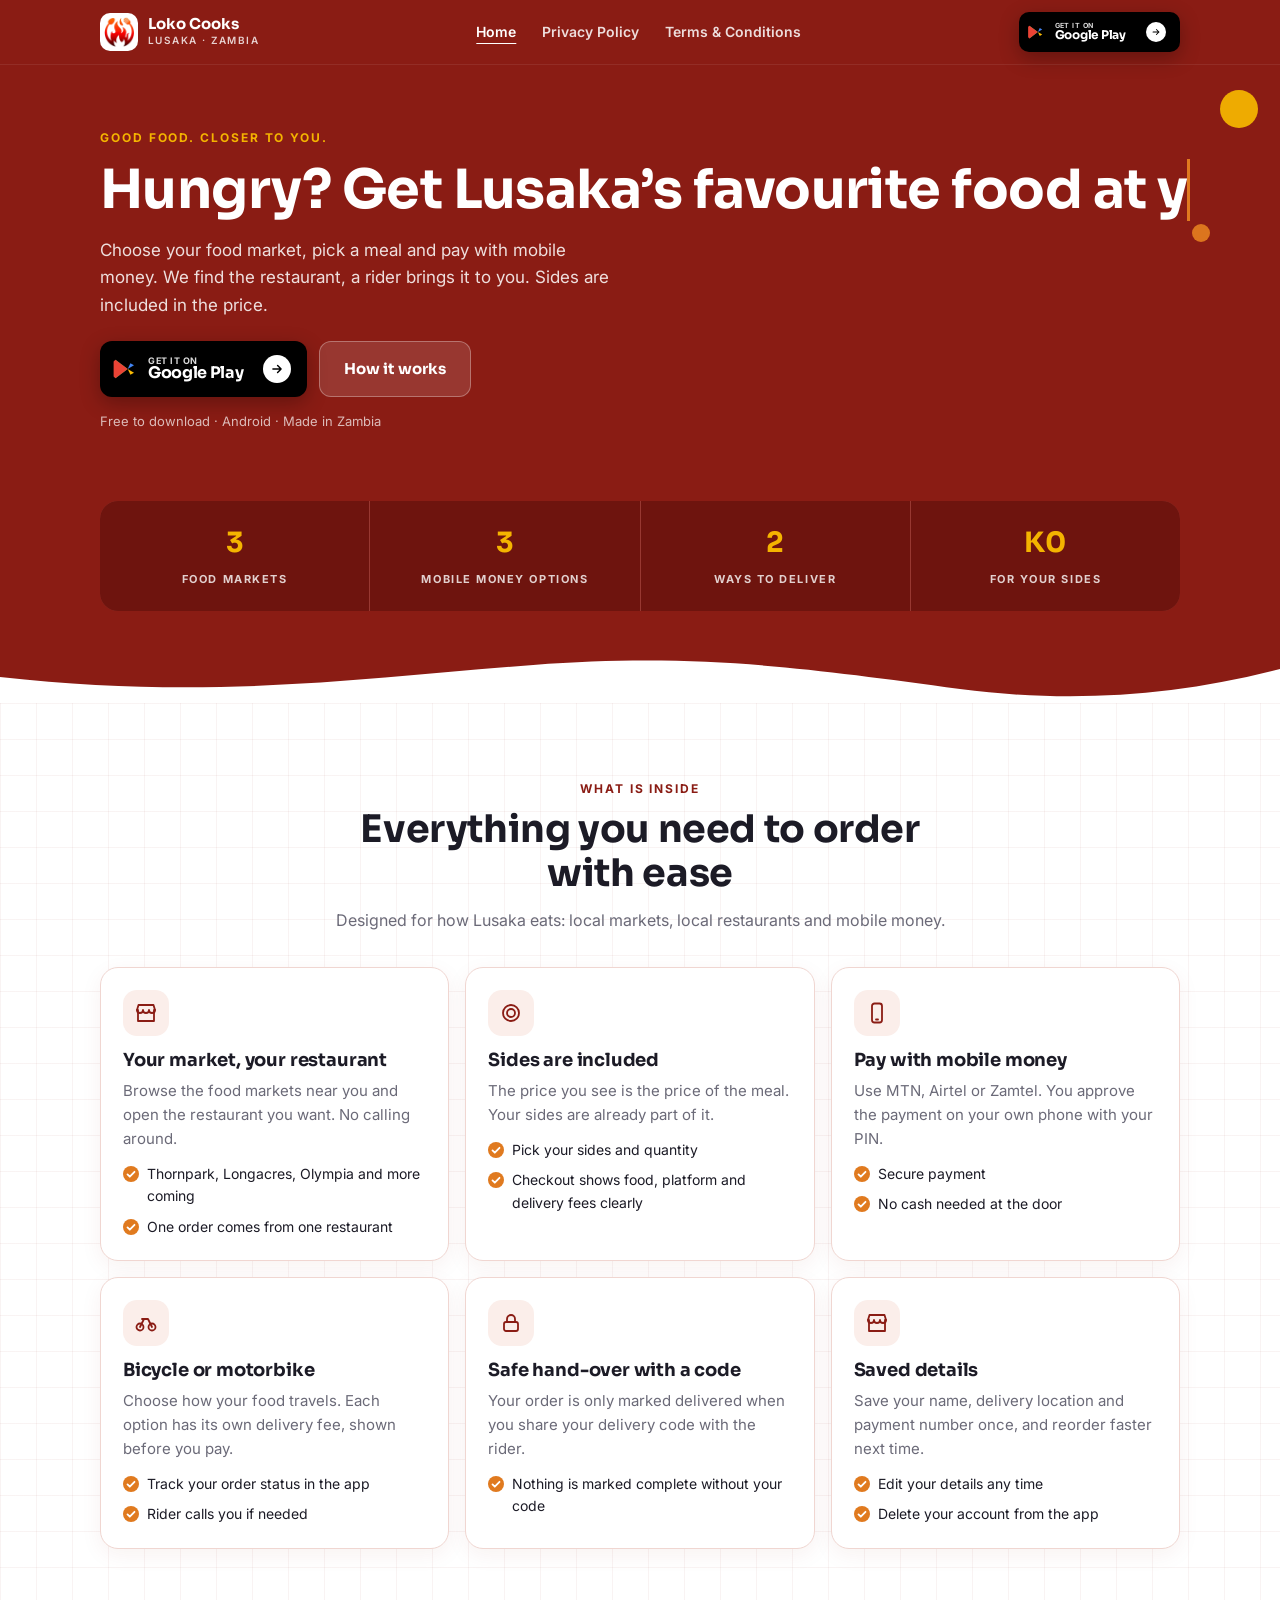
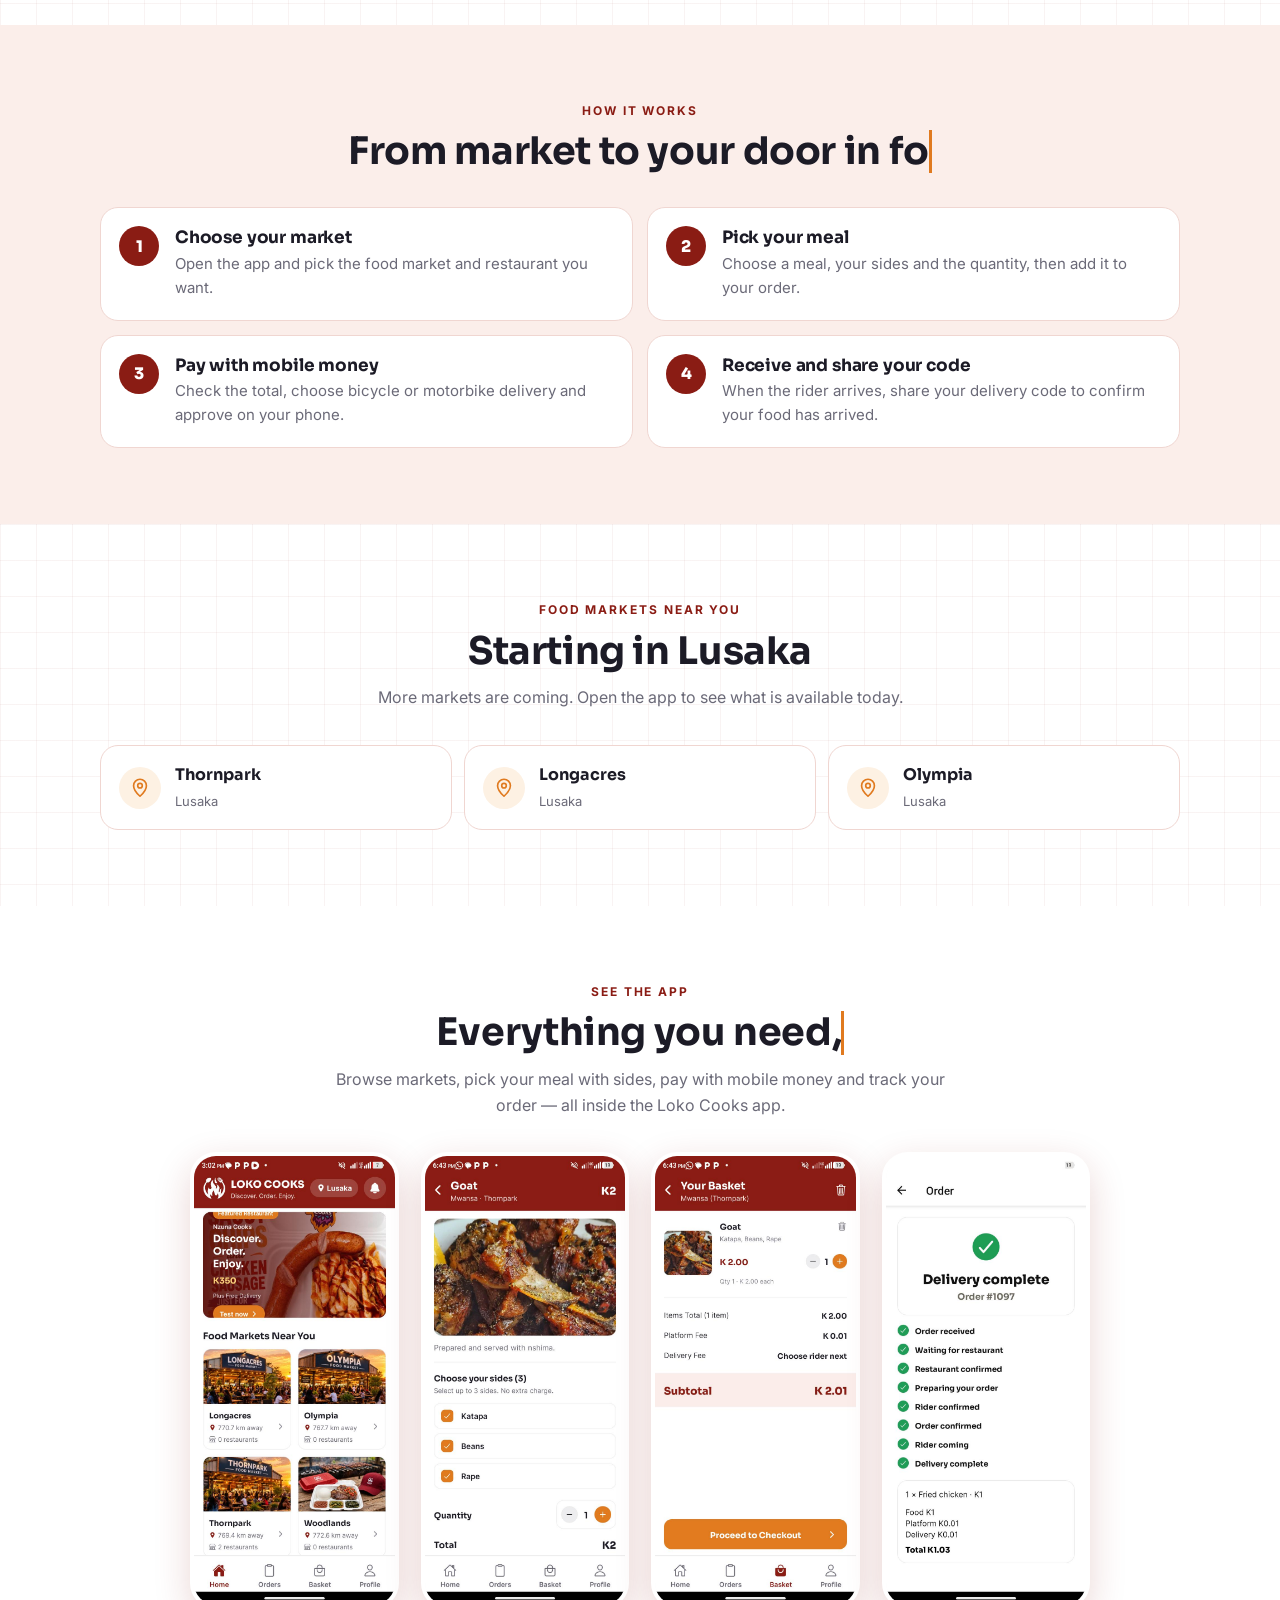
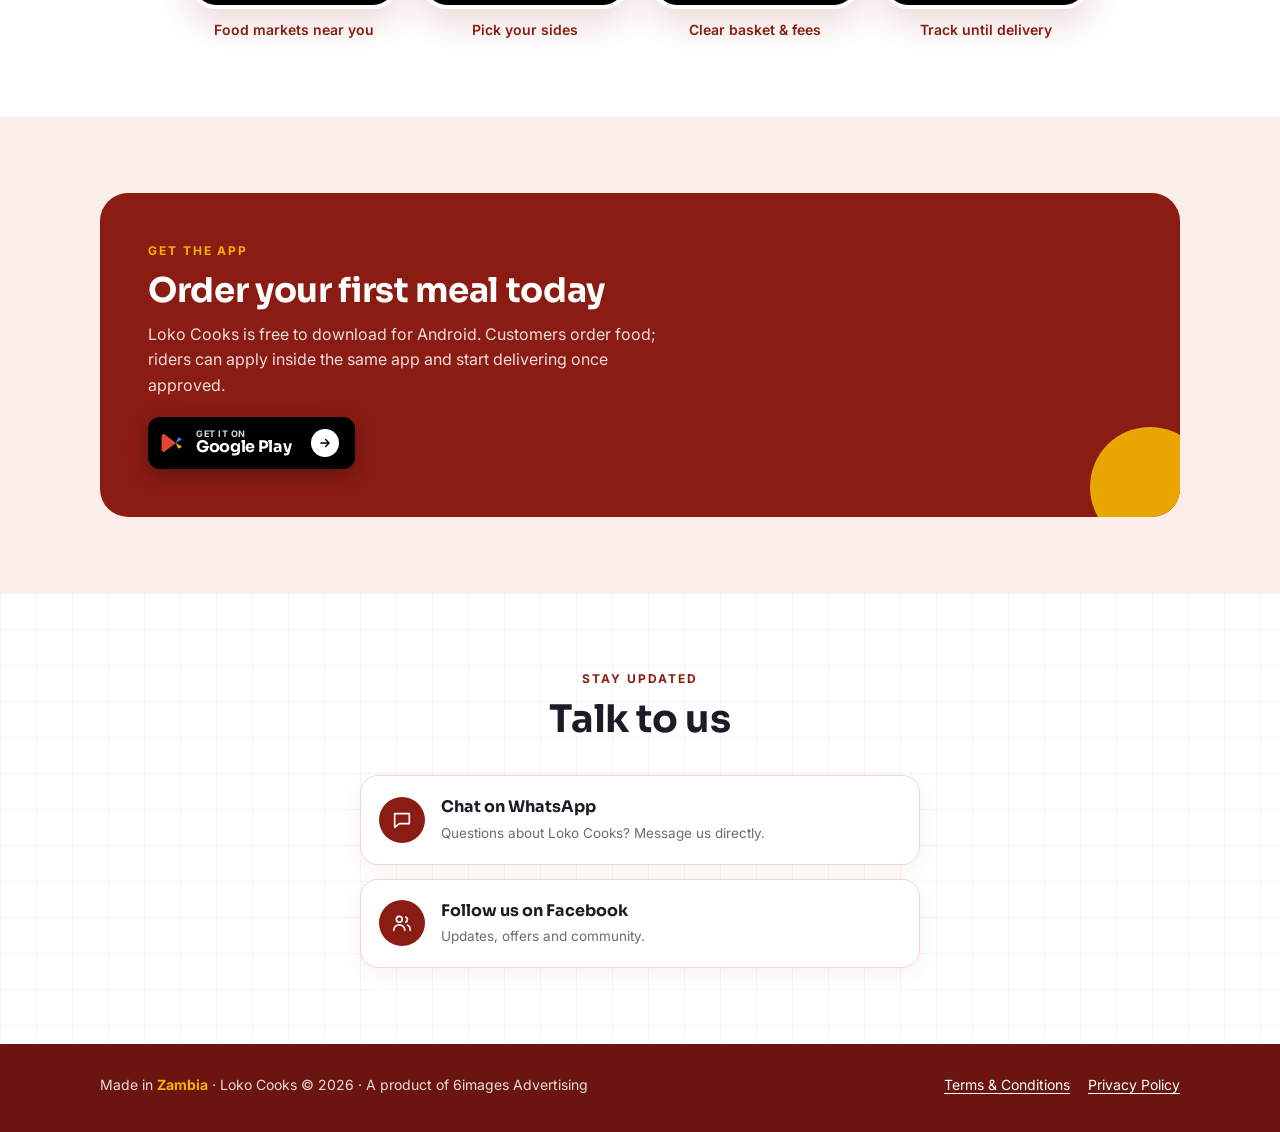
==== commit 7409f967: "Fix desktop layout, looping typing every 15s, and hero image slideshow - Hero food photo is now a 5-" ====
--- a/index.html
+++ b/index.html
@@ -50,8 +50,14 @@
       </div>
       <p class="note">Free to download · Android · Made in Zambia</p>
     </div>
-    <div class="hero-photo">
-      <img src="img/food.jpg" alt="Nshima with chicken and fresh relish on a banana leaf" width="1000" height="1000">
+    <div class="hero-photo slideshow">
+      <div class="slides">
+        <img src="img/slideshow/slide1.jpg" alt="Delicious Lusaka meal" class="slide active">
+        <img src="img/slideshow/slide2.png" alt="Choose your sides" class="slide">
+        <img src="img/slideshow/slide3.png" alt="Food markets near you" class="slide">
+        <img src="img/slideshow/slide4.png" alt="Your basket" class="slide">
+        <img src="img/slideshow/slide5.png" alt="Delivery complete" class="slide">
+      </div>
       <div class="tag"><i></i> Delivery across Lusaka</div>
     </div>
   </div>
@@ -213,24 +219,38 @@
   </div>
 </footer>
 
+
 <script>
-document.querySelectorAll(".type-text").forEach((el, i) => {
-  const text = el.textContent;
-  el.textContent = "";
-  el.style.borderRight = "3px solid #e07a1f";
-  let n = 0;
-  const delay = 40 + i * 200;
-  setTimeout(() => {
-    const timer = setInterval(() => {
-      el.textContent = text.slice(0, n++);
-      if (n > text.length) {
-        clearInterval(timer);
-        setTimeout(() => el.style.borderRight = "none", 600);
-      }
-    }, 45);
-  }, delay);
-});
+function startTyping() {
+  document.querySelectorAll(".type-text").forEach((el, i) => {
+    const text = el.dataset.full || el.textContent;
+    el.dataset.full = text;
+    el.textContent = "";
+    el.style.borderRight = "3px solid #e07a1f";
+    let n = 0;
+    const delay = 300 + i * 400;
+    setTimeout(() => {
+      const timer = setInterval(() => {
+        el.textContent = text.slice(0, n++);
+        if (n > text.length) {
+          clearInterval(timer);
+          setTimeout(() => el.style.borderRight = "none", 500);
+        }
+      }, 40);
+    }, delay);
+  });
+}
+startTyping();
+setInterval(startTyping, 15000);
+
+// Hero slideshow
+const slides = document.querySelectorAll(".slideshow .slide");
+let current = 0;
+setInterval(() => {
+  slides[current].classList.remove("active");
+  current = (current + 1) % slides.length;
+  slides[current].classList.add("active");
+}, 3500);
 </script>
-
 </body>
 </html>
--- a/css/style.css
+++ b/css/style.css
@@ -324,3 +324,19 @@
 .play-badge-sm b { font-size: 12px; }
 .play-badge-sm .arrow { width: 20px; height: 20px; }
 .play-badge-sm .arrow svg { width: 10px; height: 10px; }
+
+/* ---------- Hero slideshow ---------- */
+.hero-photo.slideshow { position: relative; }
+.hero-photo .slides { position: relative; width: 100%; height: 100%; }
+.hero-photo .slide {
+  position: absolute; inset: 0; width: 100%; height: 100%;
+  object-fit: cover; opacity: 0; transition: opacity 0.8s ease;
+}
+.hero-photo .slide.active { opacity: 1; position: relative; }
+
+/* Ensure desktop fills nicely and no weird white gaps */
+@media (min-width: 900px) {
+  .hero .grid { grid-template-columns: 1fr 1fr; align-items: center; }
+  .hero-photo { max-height: 520px; }
+}
+body { overflow-x: hidden; }
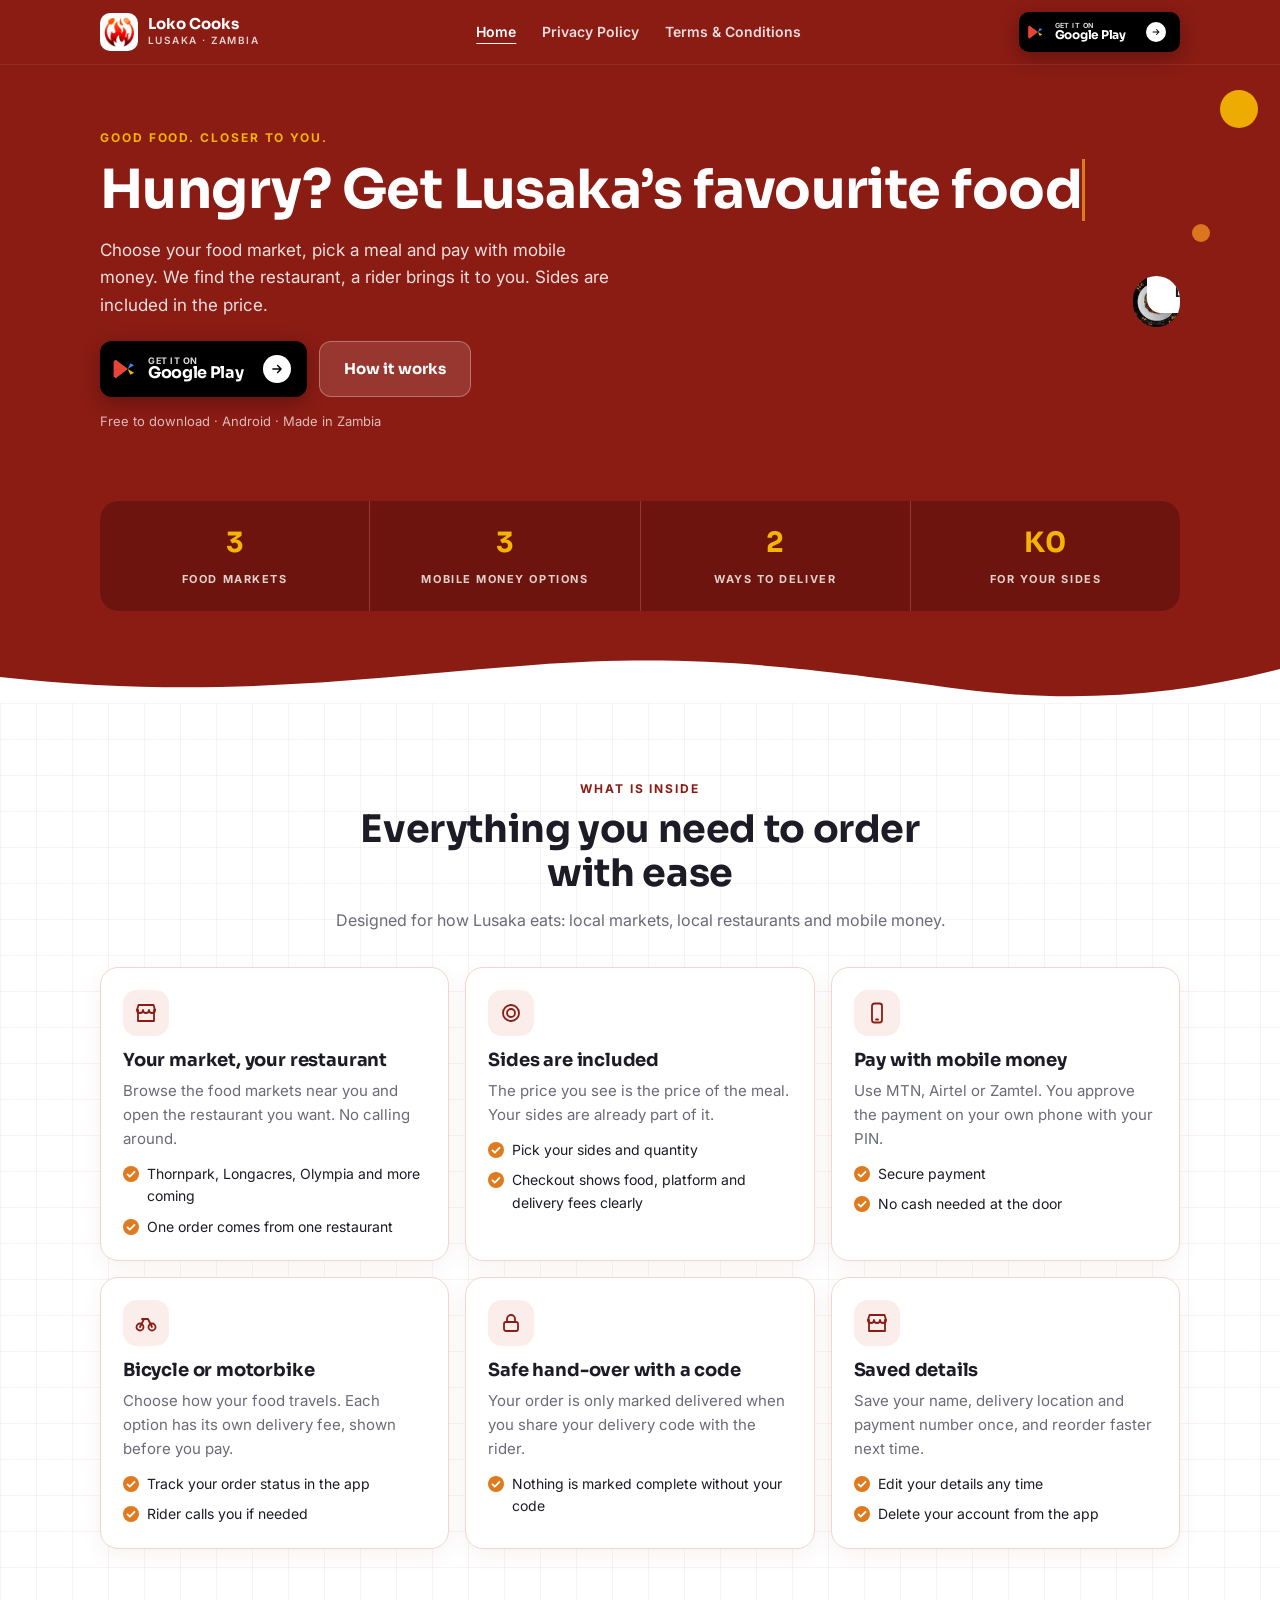
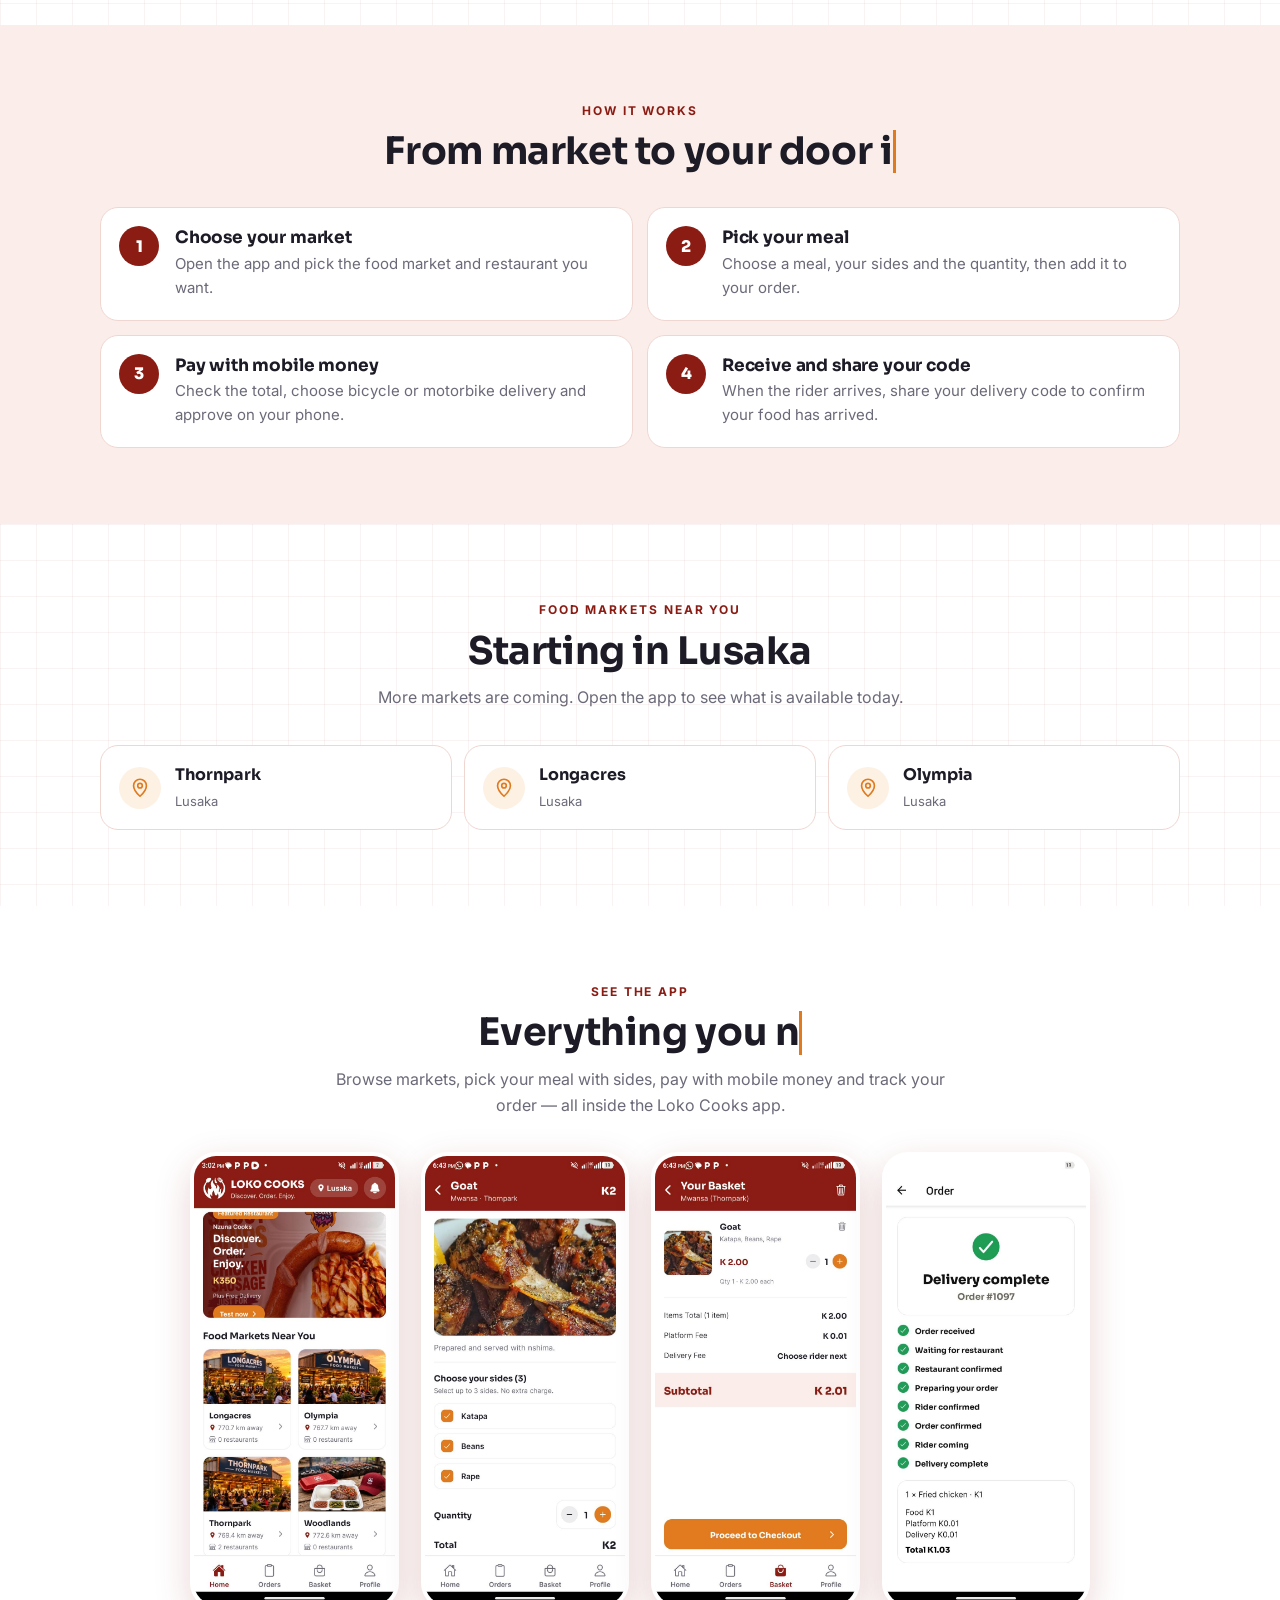
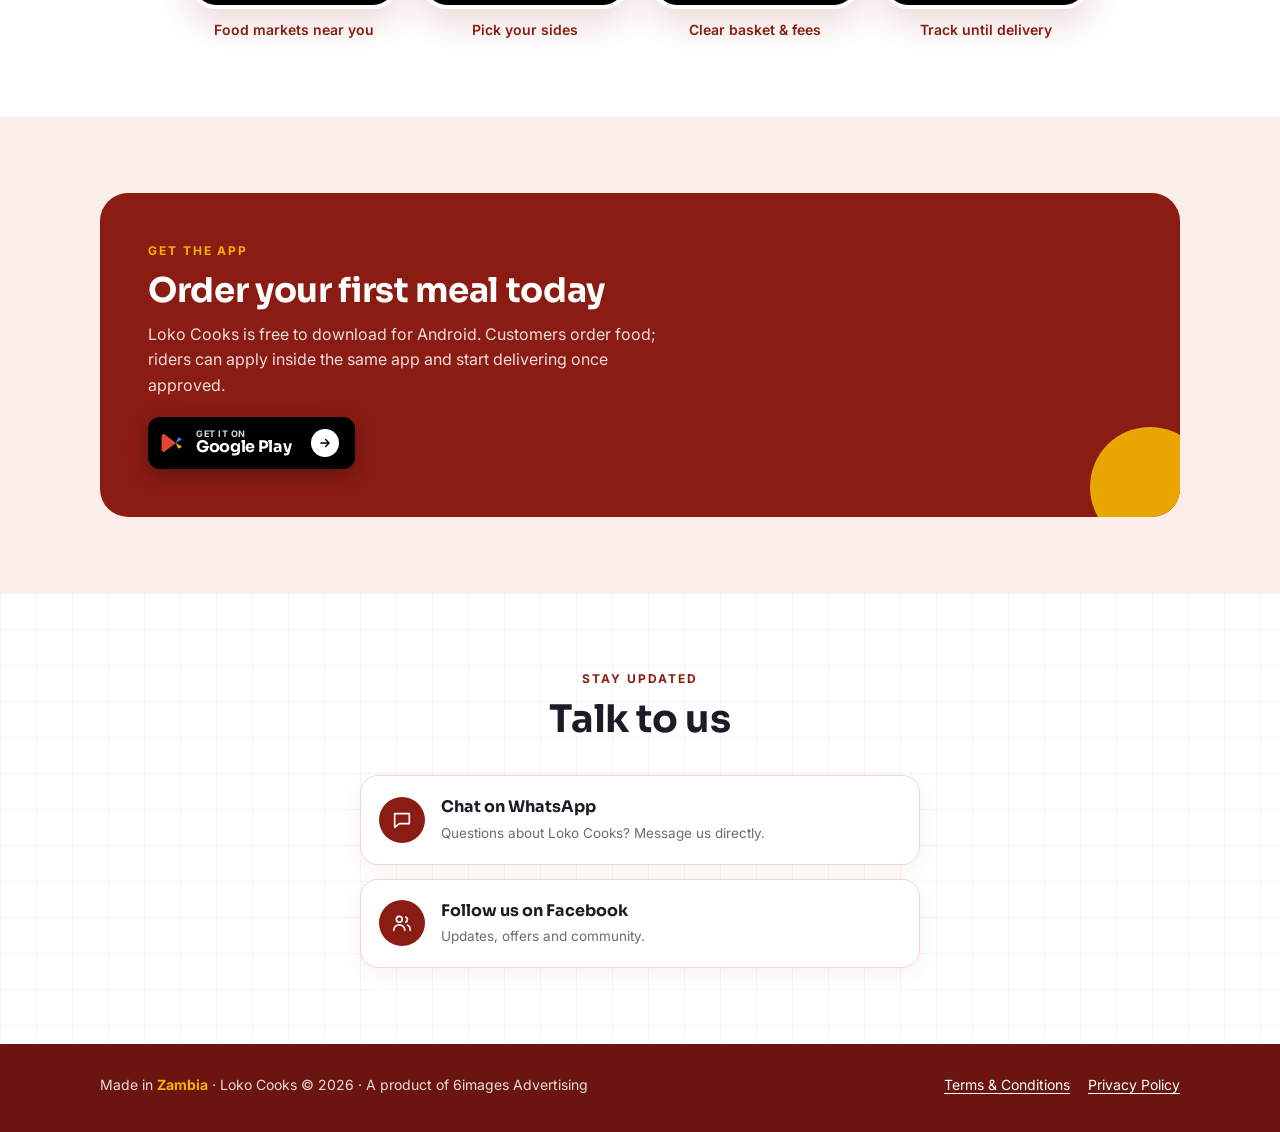
==== commit 27f04197: "Fix hero slideshow: use the 3 food photos only - Removed the app screenshots from the slideshow - No" ====
--- a/index.html
+++ b/index.html
@@ -52,11 +52,9 @@
     </div>
     <div class="hero-photo slideshow">
       <div class="slides">
-        <img src="img/slideshow/slide1.jpg" alt="Delicious Lusaka meal" class="slide active">
-        <img src="img/slideshow/slide2.png" alt="Choose your sides" class="slide">
-        <img src="img/slideshow/slide3.png" alt="Food markets near you" class="slide">
-        <img src="img/slideshow/slide4.png" alt="Your basket" class="slide">
-        <img src="img/slideshow/slide5.png" alt="Delivery complete" class="slide">
+        <img src="img/slideshow/food1.jpg" alt="Stew with nshima and peanuts" class="slide active">
+        <img src="img/slideshow/food2.jpg" alt="Grilled steak with salad and chips" class="slide">
+        <img src="img/slideshow/food3.jpg" alt="Grilled chicken with chips" class="slide">
       </div>
       <div class="tag"><i></i> Delivery across Lusaka</div>
     </div>
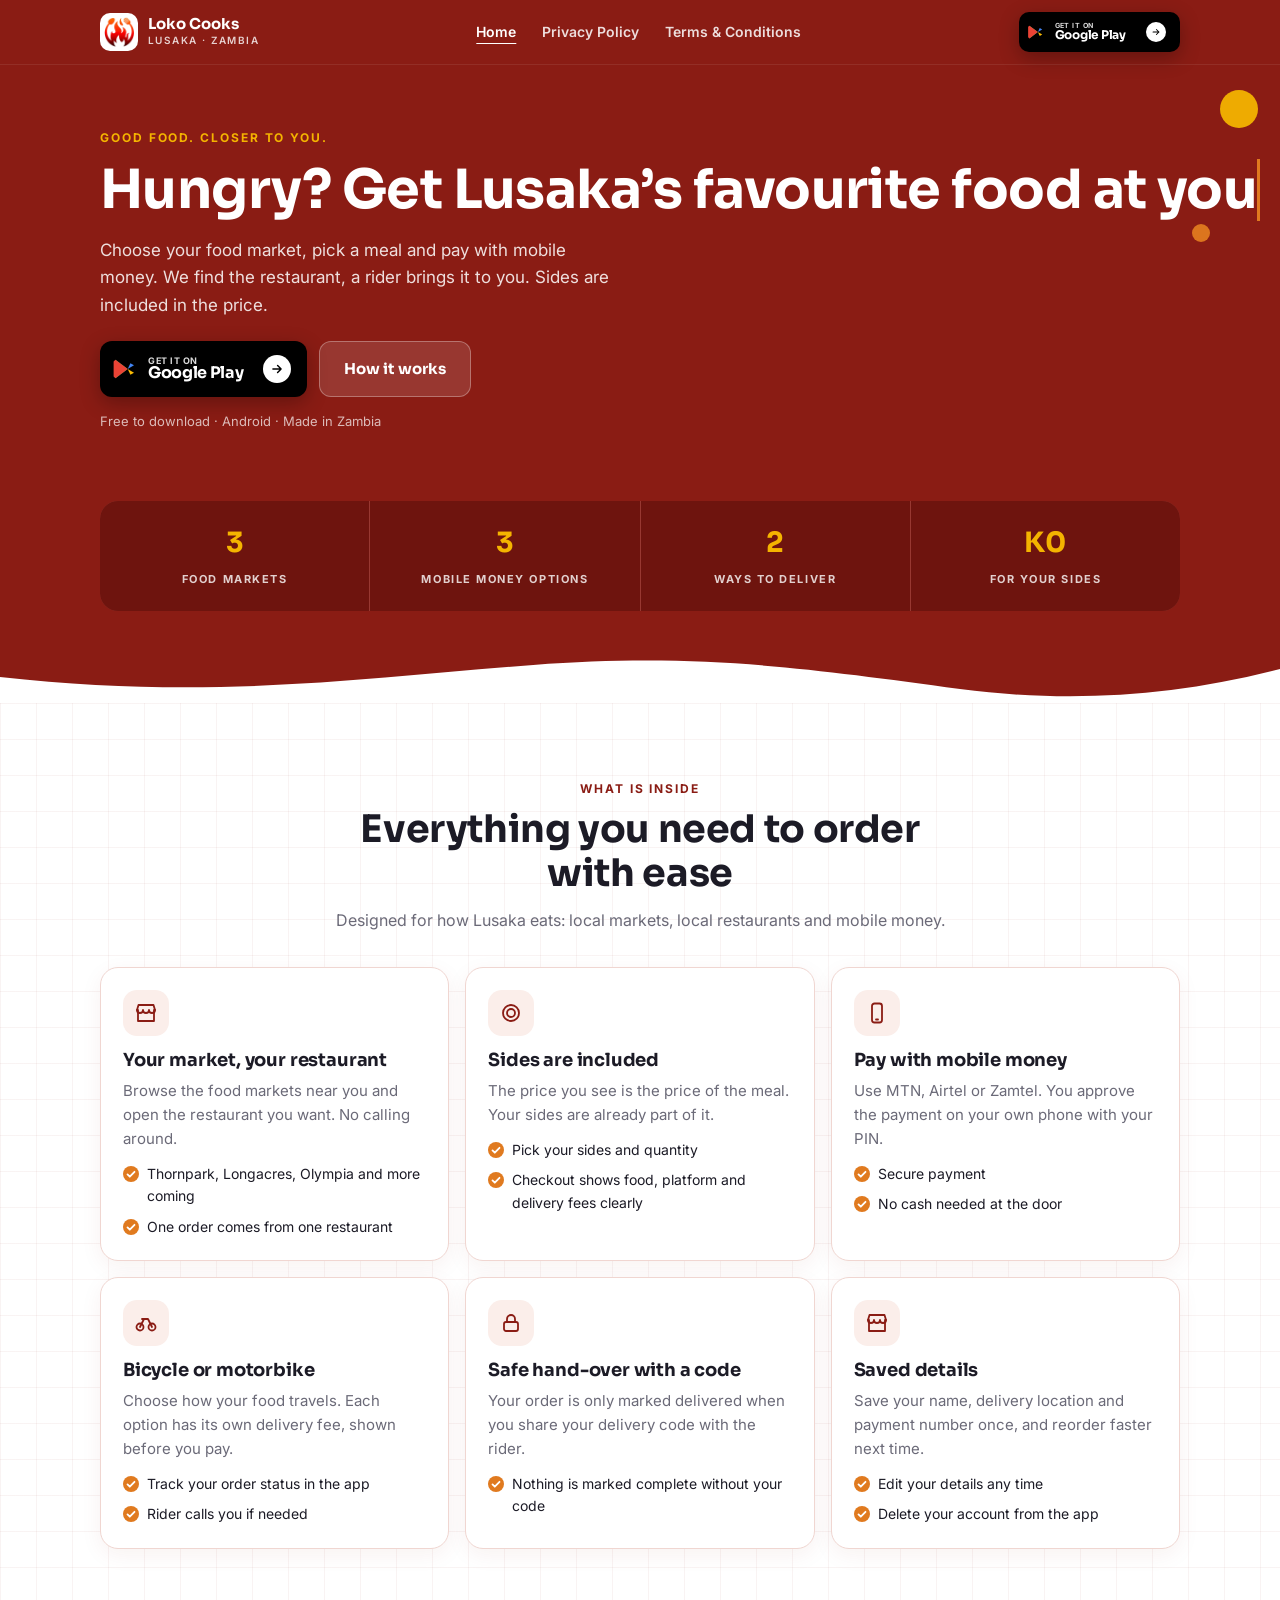
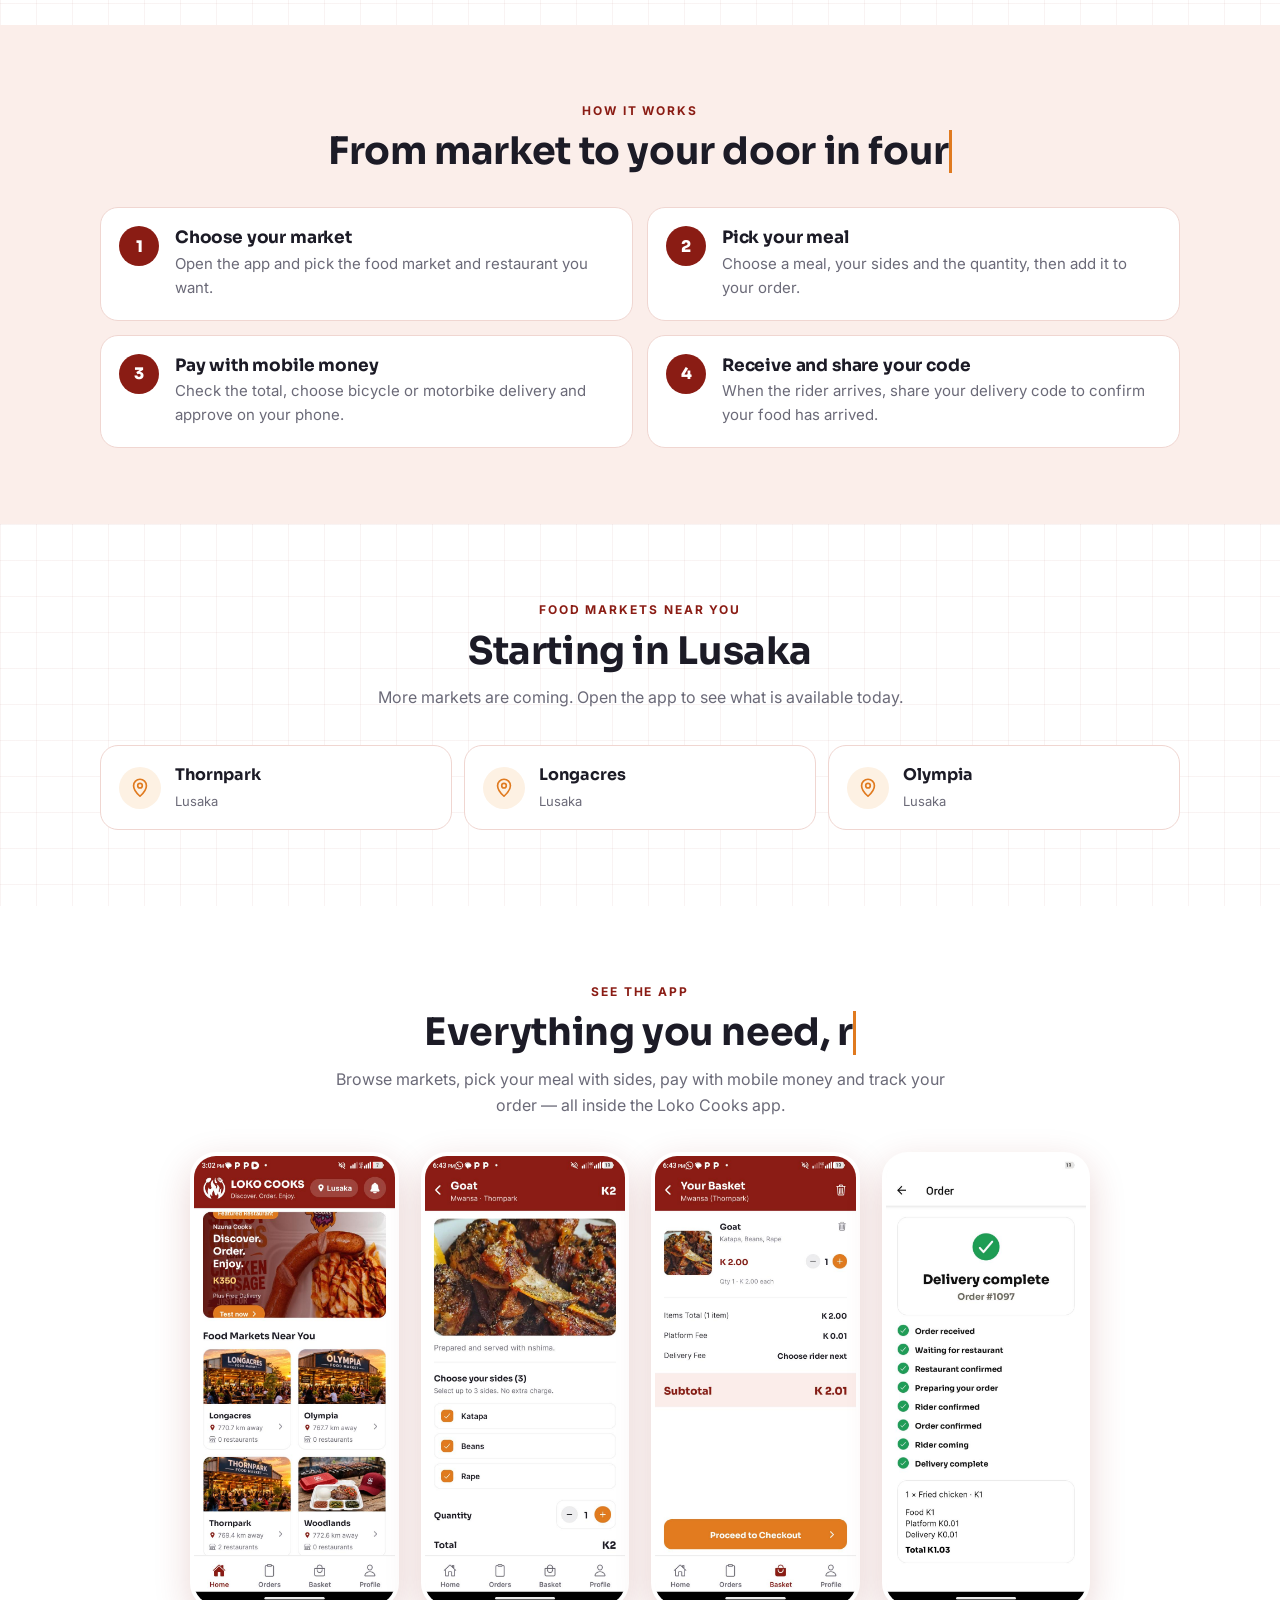
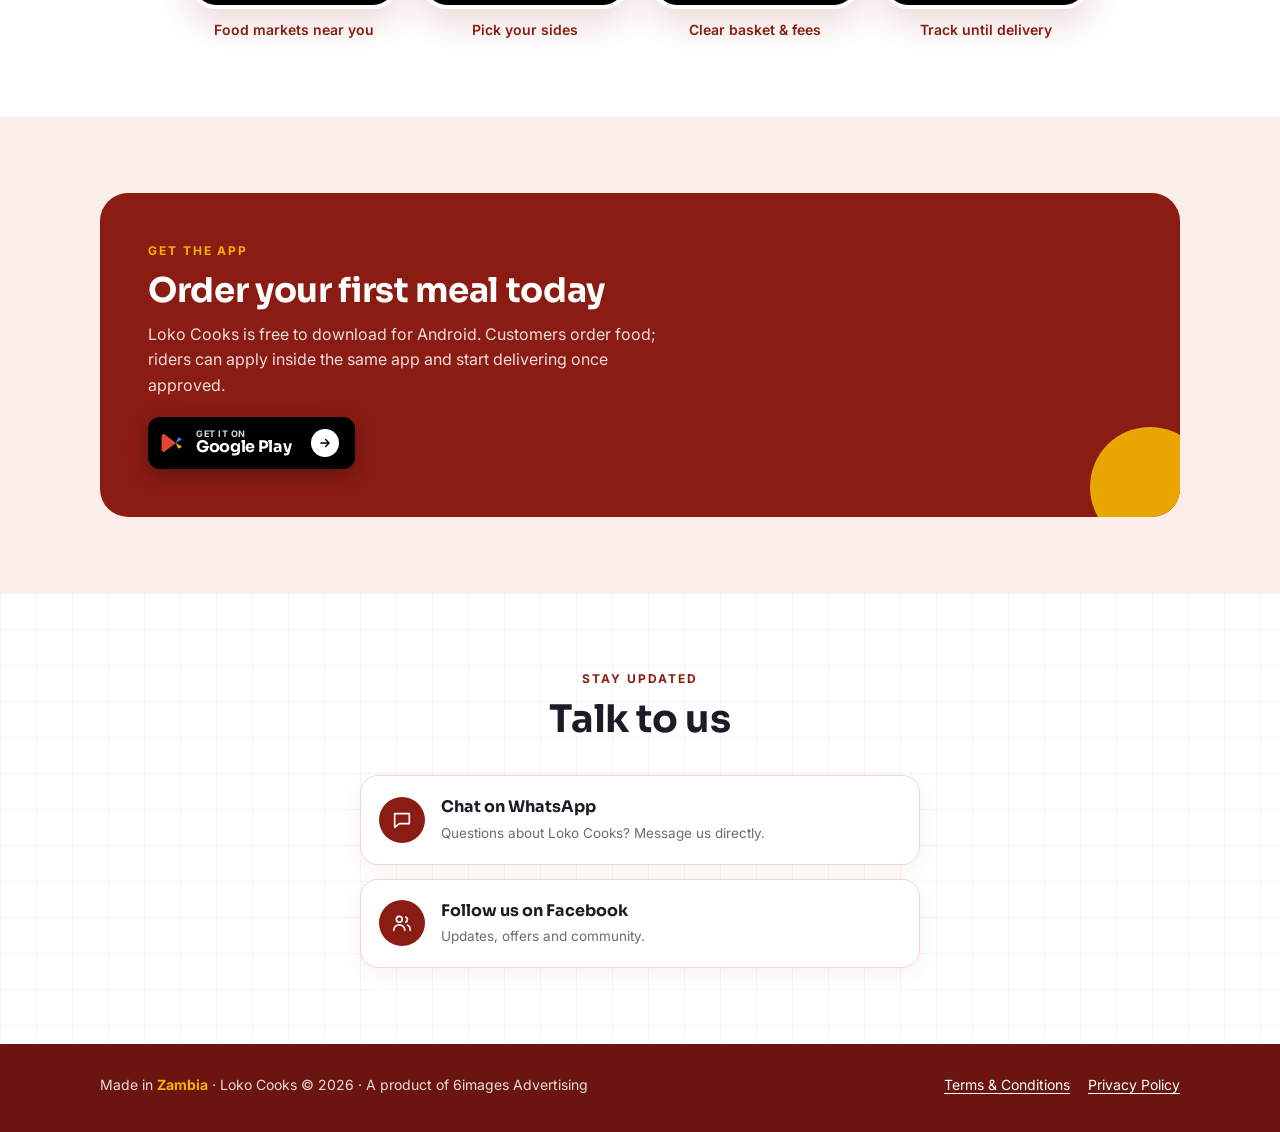
==== commit 06955135: "Fix mobile zoom and overflow - Prevent horizontal scroll / zoom on mobile - Stack buttons and reduce" ====
--- a/index.html
+++ b/index.html
@@ -2,7 +2,7 @@
 <html lang="en">
 <head>
 <meta charset="utf-8">
-<meta name="viewport" content="width=device-width, initial-scale=1">
+<meta name="viewport" content="width=device-width, initial-scale=1, maximum-scale=1, user-scalable=no">
 <title>Loko Cooks · Good Food. Closer to You.</title>
 <meta name="description" content="Loko Cooks brings food from Lusaka's markets to your door. Choose your market, pay with mobile money and track your order.">
 <meta name="theme-color" content="#8a1c14">
--- a/css/style.css
+++ b/css/style.css
@@ -340,3 +340,26 @@
   .hero-photo { max-height: 520px; }
 }
 body { overflow-x: hidden; }
+
+/* ---------- Strong mobile fixes (no zoom / no overflow) ---------- */
+html, body {
+  overflow-x: hidden;
+  max-width: 100vw;
+}
+* { box-sizing: border-box; }
+
+@media (max-width: 600px) {
+  .hero h1 { font-size: 28px; line-height: 1.2; }
+  .hero p.lead { font-size: 15px; }
+  .hero .cta { flex-direction: column; align-items: stretch; }
+  .play-badge { width: 100%; justify-content: center; }
+  .btn-ghost { width: 100%; }
+  .site-header .wrap { gap: 8px; }
+  .play-badge-sm { transform: scale(0.92); transform-origin: right center; }
+  .wrap { padding: 0 16px; }
+  .hero { padding-top: 24px; }
+  .sec-head h2 { font-size: 24px; }
+}
+
+/* Prevent any element from causing horizontal scroll */
+img, svg, .play-badge, .btn, .card, .stat { max-width: 100%; }
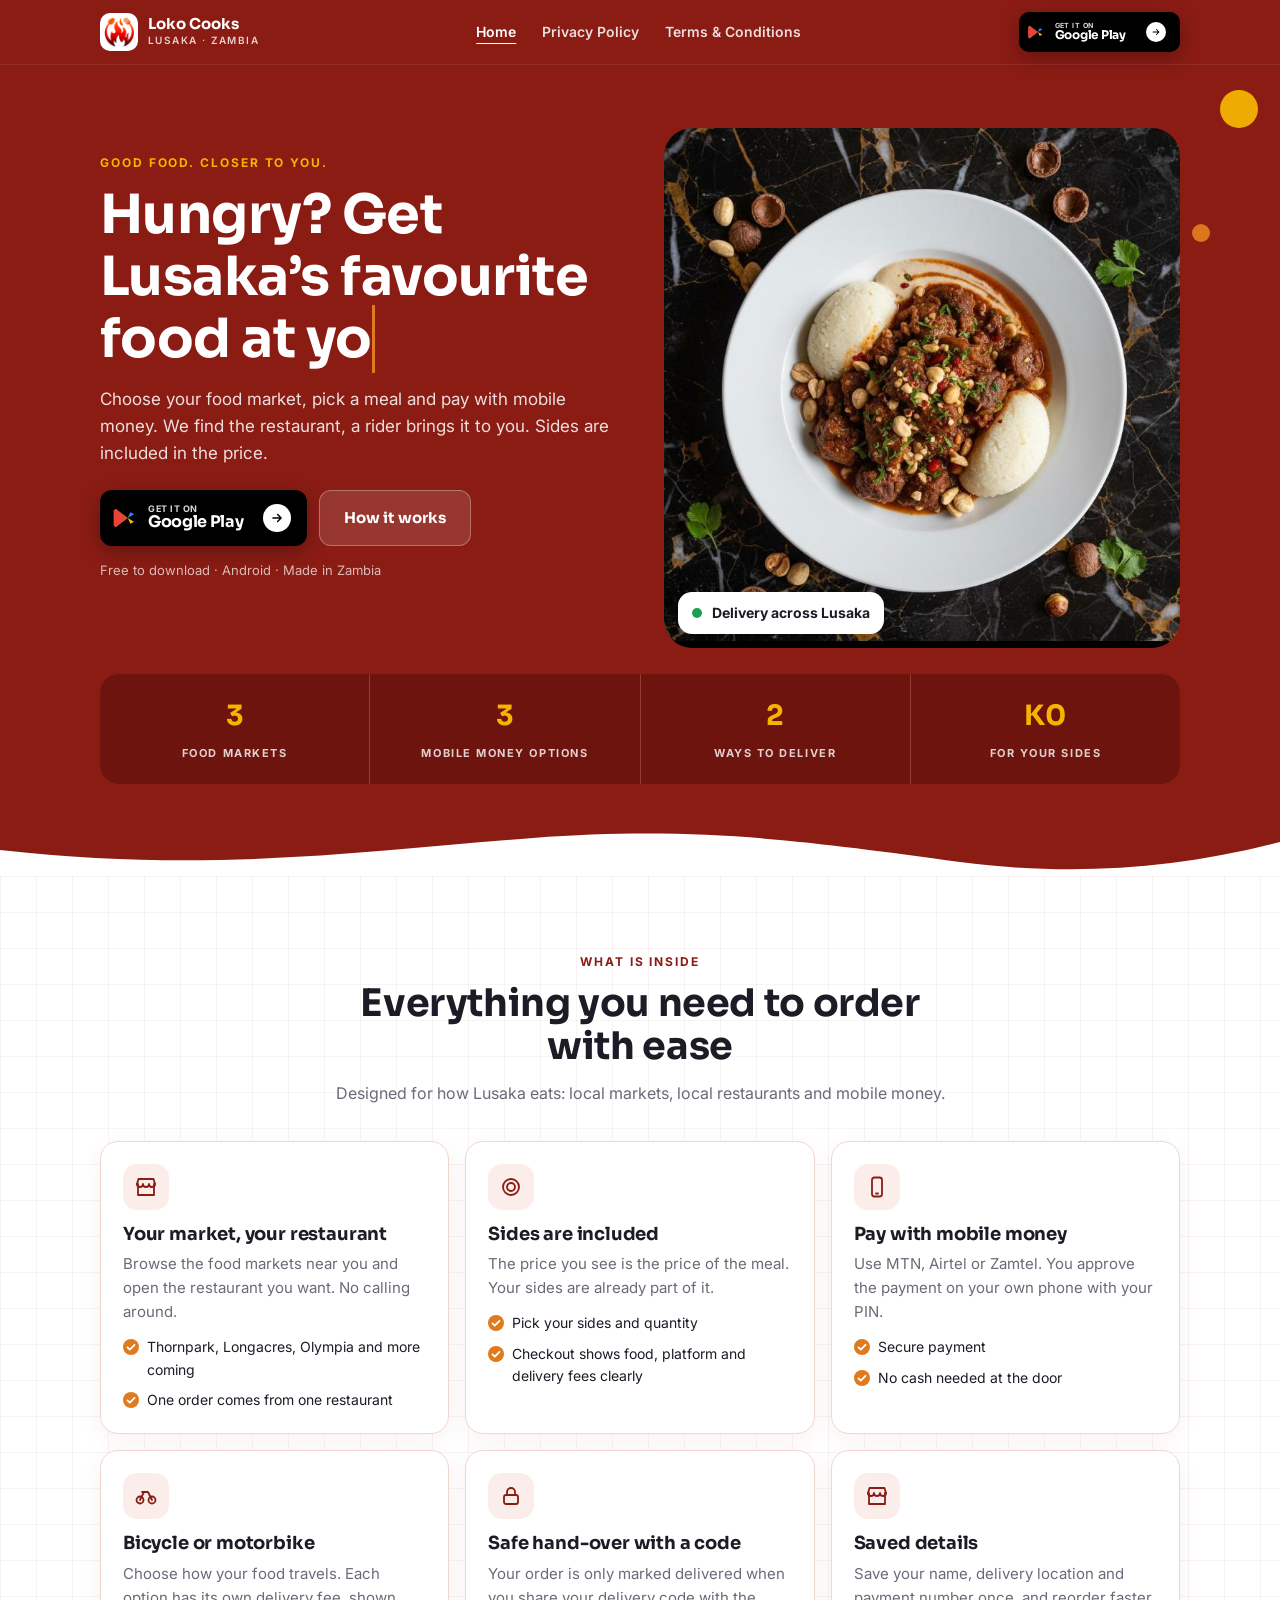
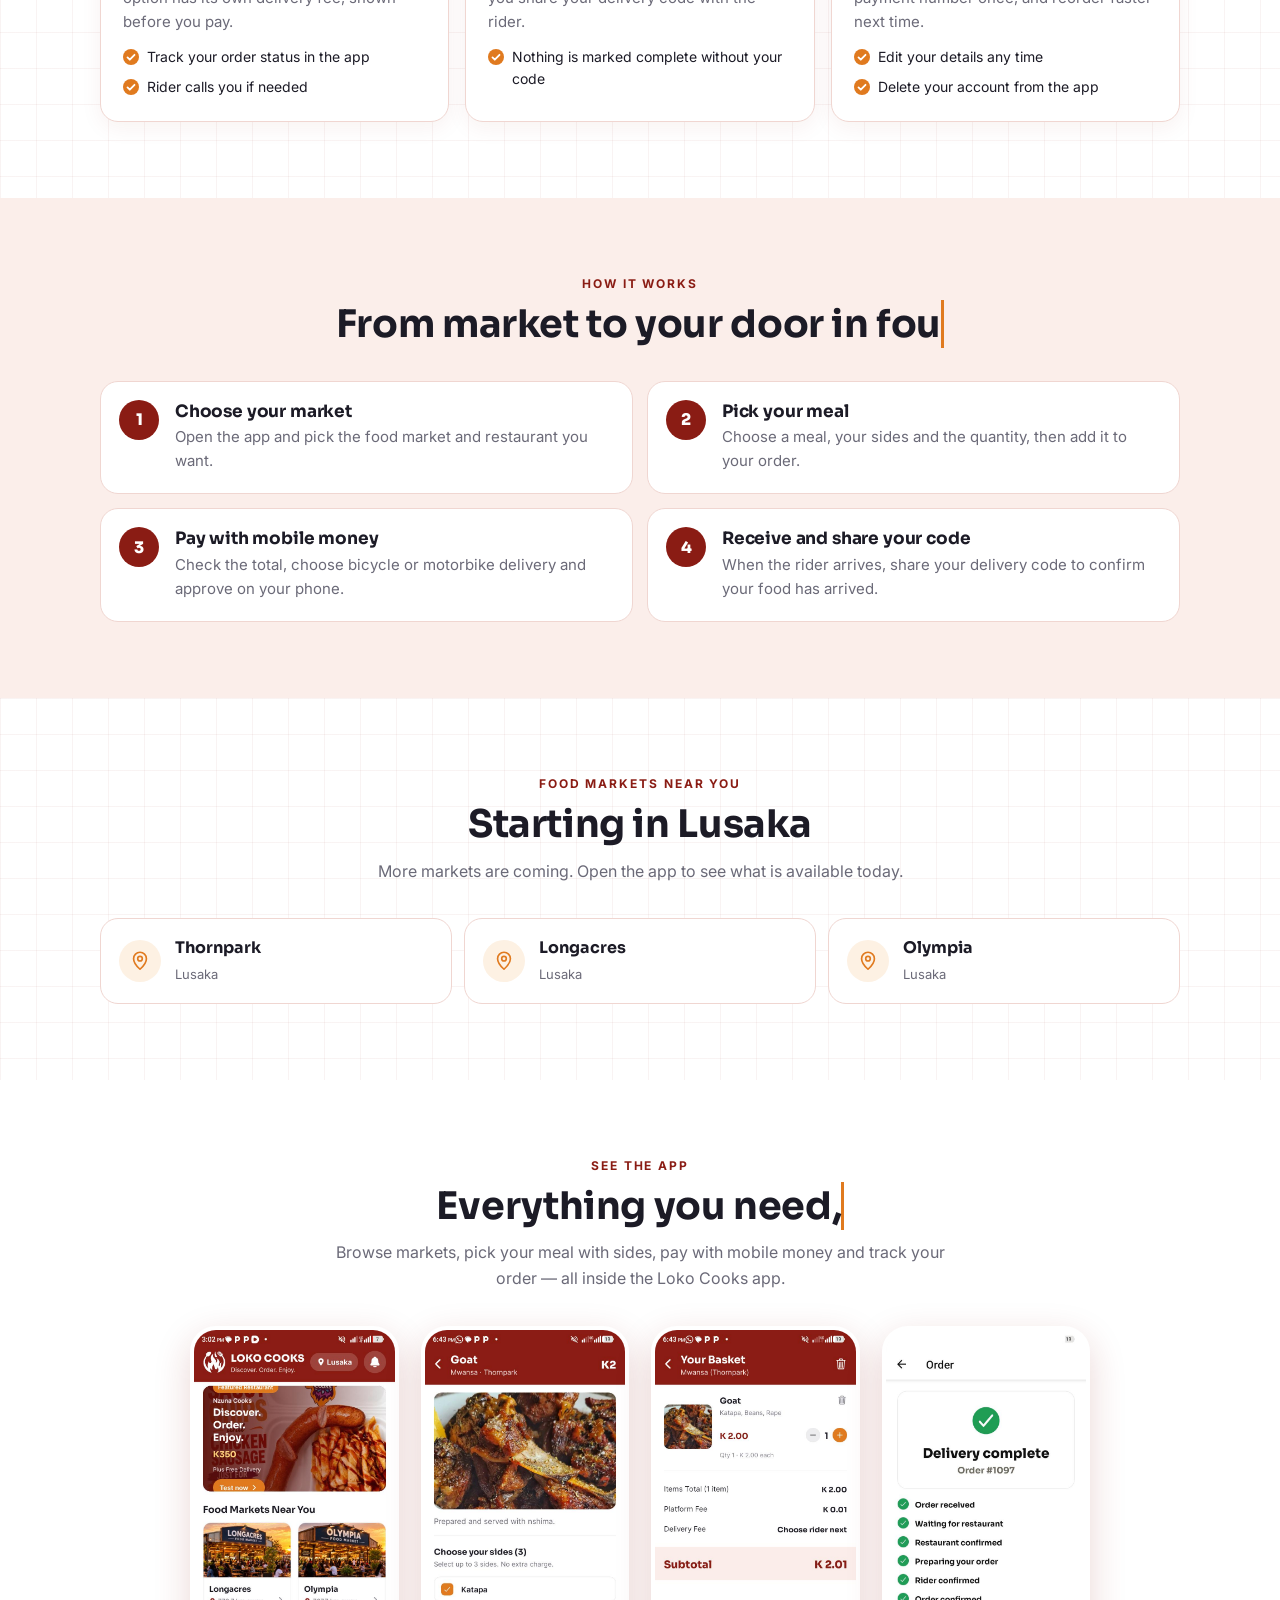
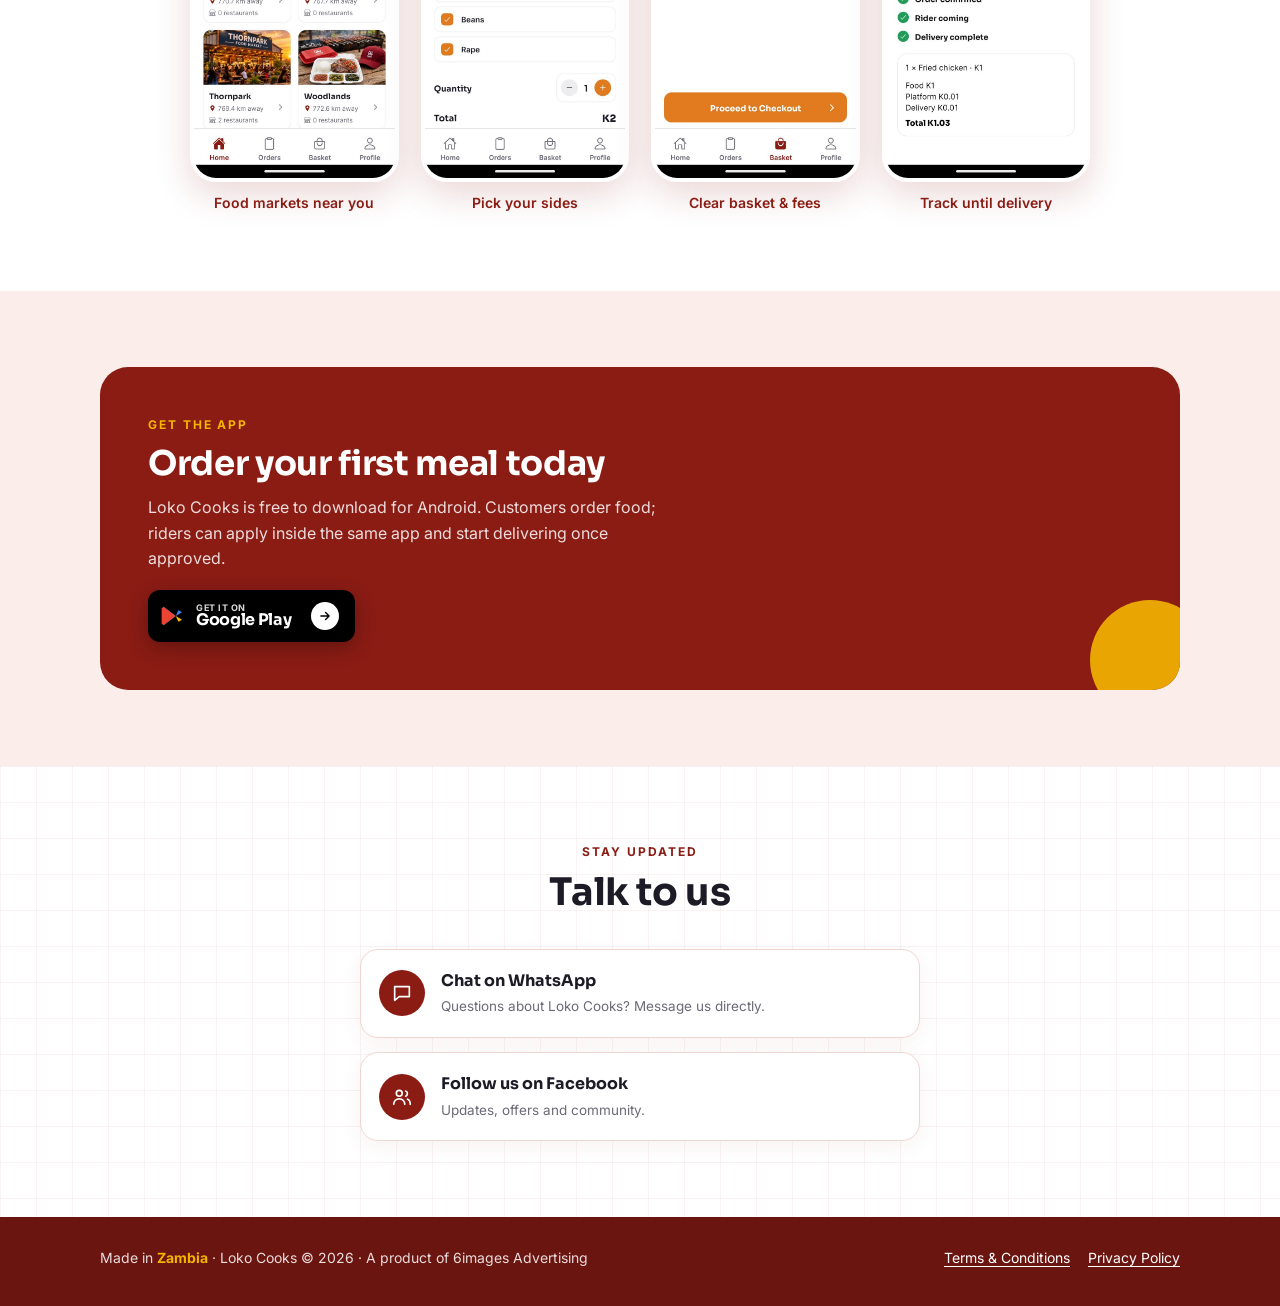
==== commit 33f95549: "Fix typing so text wraps to next line instead of overflowing - Typing animation now continues down w" ====
--- a/index.html
+++ b/index.html
@@ -221,10 +221,14 @@
 <script>
 function startTyping() {
   document.querySelectorAll(".type-text").forEach((el, i) => {
-    const text = el.dataset.full || el.textContent;
+    const text = el.dataset.full || el.textContent.trim();
     el.dataset.full = text;
     el.textContent = "";
     el.style.borderRight = "3px solid #e07a1f";
+    el.style.whiteSpace = "normal";
+    el.style.wordWrap = "break-word";
+    el.style.overflowWrap = "break-word";
+    el.style.display = "inline";
     let n = 0;
     const delay = 300 + i * 400;
     setTimeout(() => {
@@ -244,11 +248,13 @@
 // Hero slideshow
 const slides = document.querySelectorAll(".slideshow .slide");
 let current = 0;
-setInterval(() => {
-  slides[current].classList.remove("active");
-  current = (current + 1) % slides.length;
-  slides[current].classList.add("active");
-}, 3500);
+if (slides.length) {
+  setInterval(() => {
+    slides[current].classList.remove("active");
+    current = (current + 1) % slides.length;
+    slides[current].classList.add("active");
+  }, 3500);
+}
 </script>
 </body>
 </html>
--- a/css/style.css
+++ b/css/style.css
@@ -363,3 +363,12 @@
 
 /* Prevent any element from causing horizontal scroll */
 img, svg, .play-badge, .btn, .card, .stat { max-width: 100%; }
+
+/* Typing text must wrap normally on mobile */
+.type-text {
+  white-space: normal !important;
+  word-wrap: break-word;
+  overflow-wrap: break-word;
+  display: inline;
+}
+.hero h1 { overflow-wrap: break-word; word-break: break-word; }
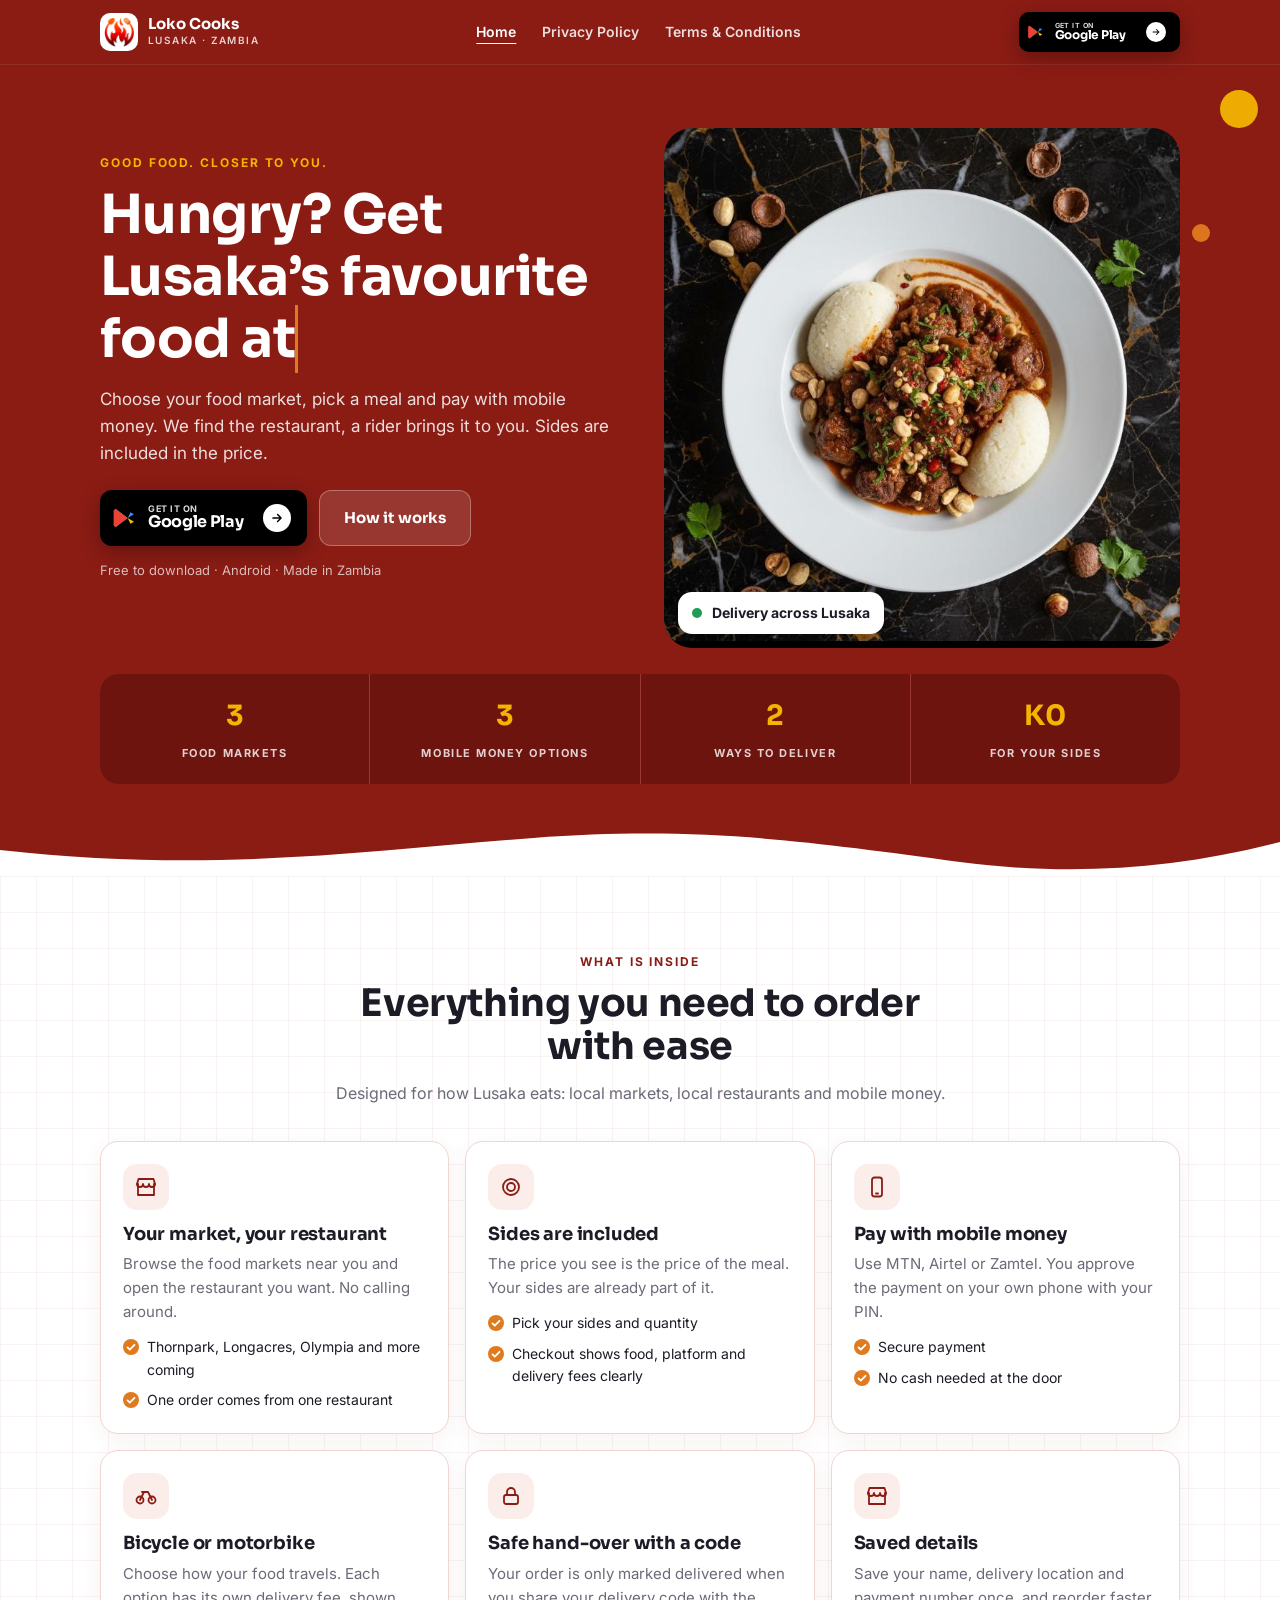
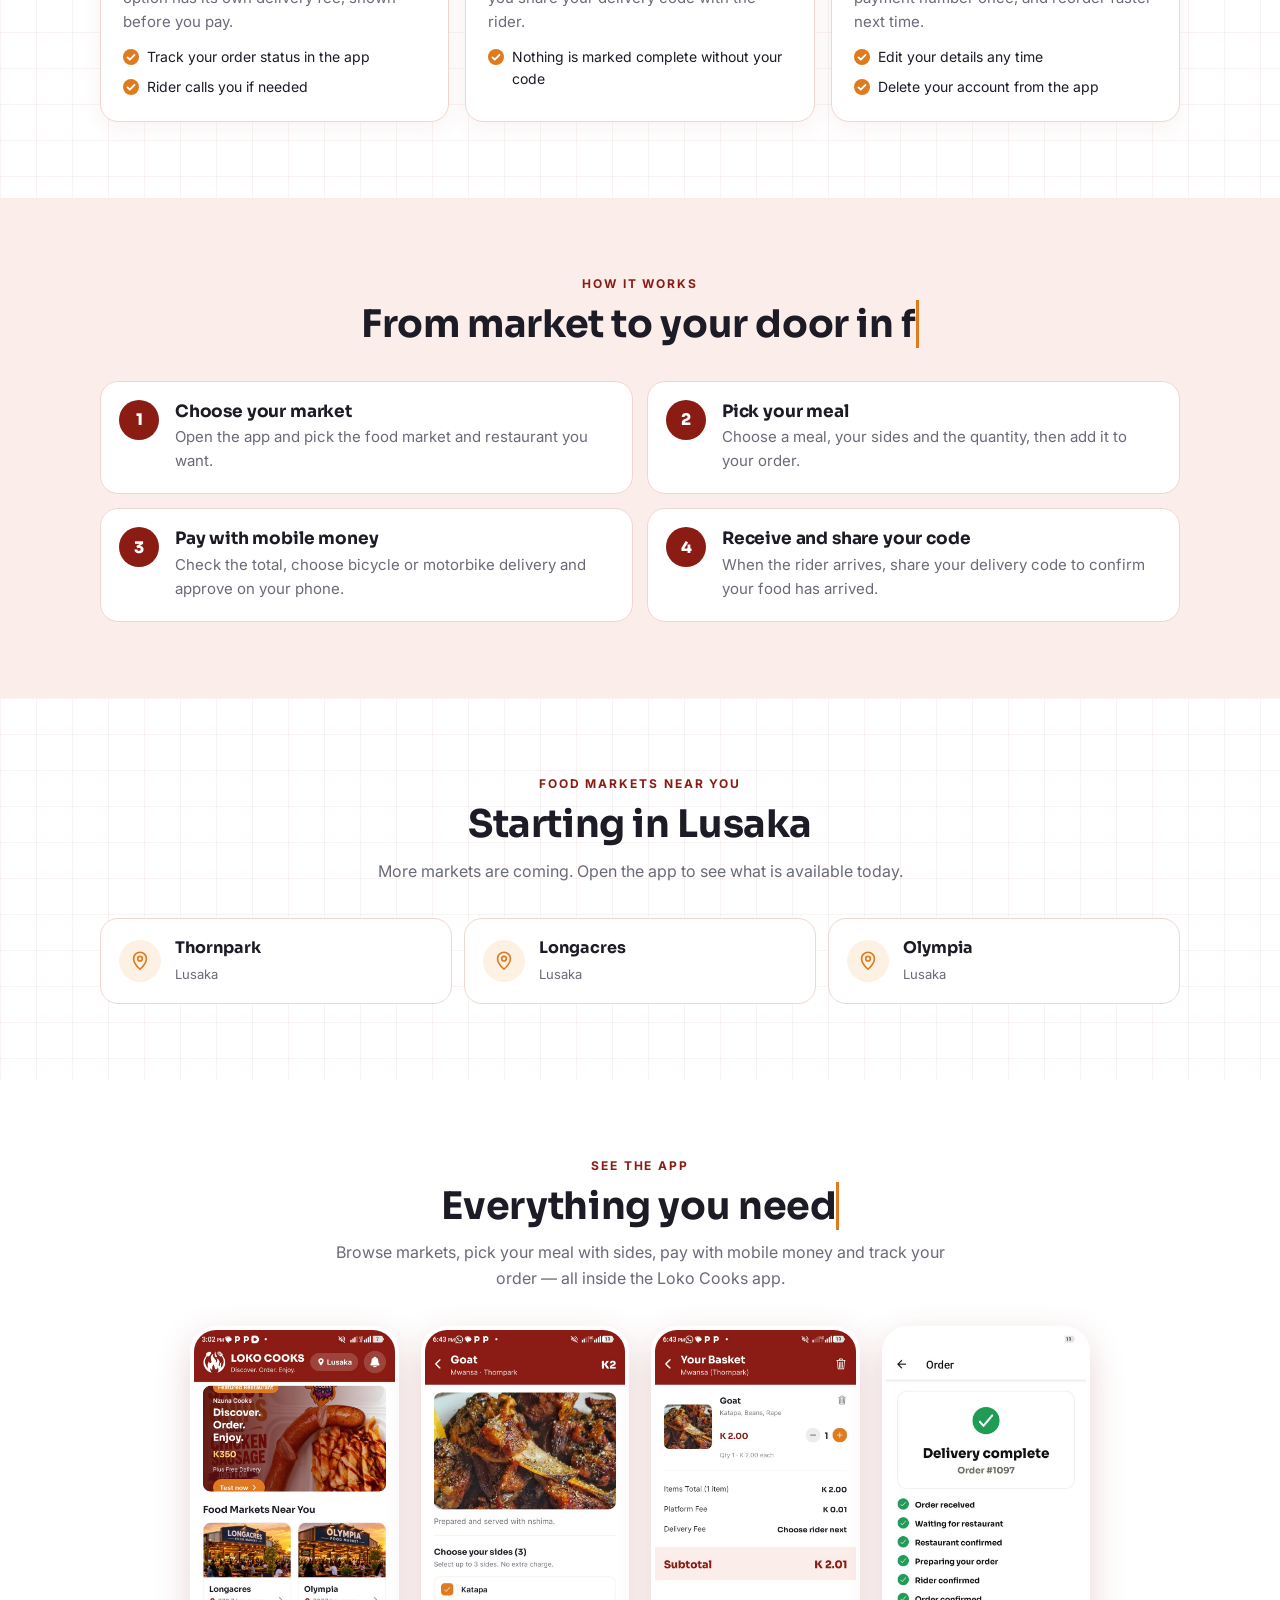
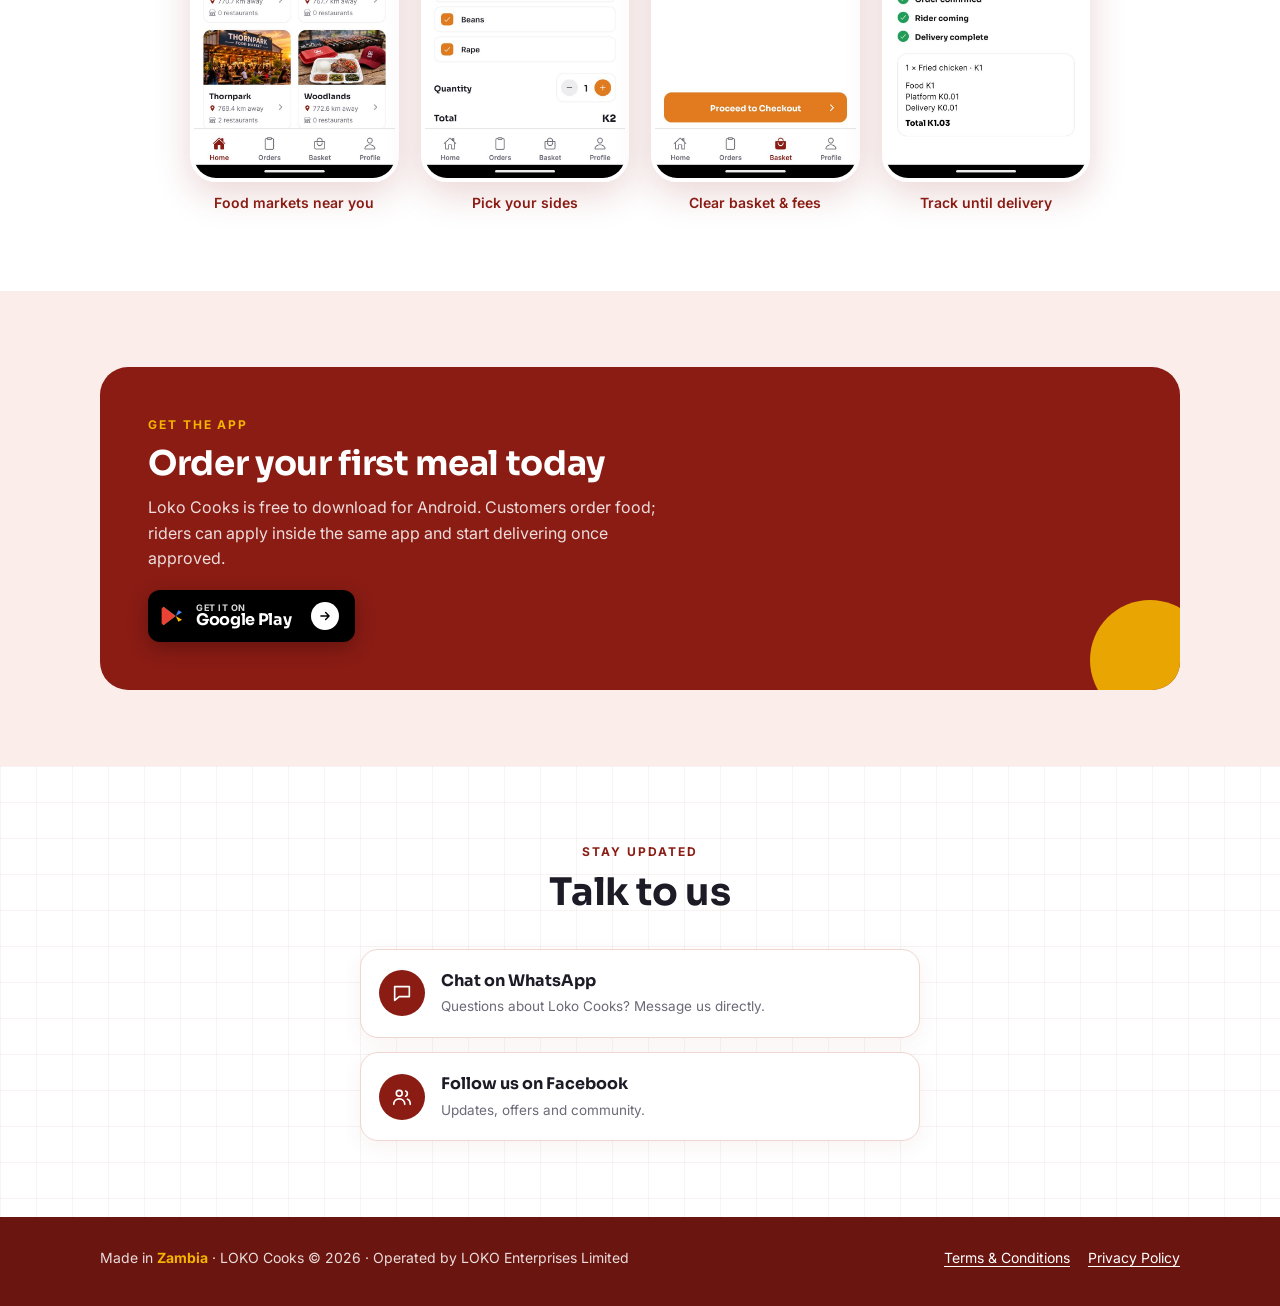
==== commit 442bdd50: "Add full Privacy Policy and Terms pages + official company name - Privacy Policy and Terms & Conditi" ====
--- a/index.html
+++ b/index.html
@@ -212,7 +212,7 @@
 
 <footer class="site-footer">
   <div class="wrap">
-    <div>Made in <strong>Zambia</strong> · Loko Cooks © 2026 · A product of 6images Advertising</div>
+    <div>Made in <strong>Zambia</strong> · LOKO Cooks © 2026 · Operated by LOKO Enterprises Limited</div>
     <div class="links"><a href="terms.html">Terms &amp; Conditions</a><a href="privacy.html">Privacy Policy</a></div>
   </div>
 </footer>
--- a/css/style.css
+++ b/css/style.css
@@ -372,3 +372,57 @@
   display: inline;
 }
 .hero h1 { overflow-wrap: break-word; word-break: break-word; }
+
+/* ---------- Legal pages (Privacy & Terms) ---------- */
+.legal { background: #fff; }
+.legal .doc {
+  max-width: 820px;
+  margin: 0 auto;
+  background: #fff;
+  border-radius: 18px;
+  padding: 28px 22px 40px;
+}
+.legal h2 {
+  font-size: 22px;
+  margin: 36px 0 12px;
+  color: var(--maroon);
+  font-family: "Sora", sans-serif;
+  letter-spacing: -0.01em;
+}
+.legal h3 {
+  font-size: 17px;
+  margin: 22px 0 8px;
+  color: var(--ink);
+  font-family: "Sora", sans-serif;
+}
+.legal p {
+  margin: 0 0 12px;
+  color: #3b3a47;
+  line-height: 1.7;
+  font-size: 15.5px;
+}
+.legal ul, .legal ol {
+  margin: 8px 0 16px;
+  padding-left: 22px;
+  color: #3b3a47;
+}
+.legal li {
+  margin: 6px 0;
+  line-height: 1.65;
+  font-size: 15.5px;
+}
+.legal .meta {
+  background: var(--soft);
+  border-radius: 14px;
+  padding: 16px 18px;
+  margin: 0 0 28px;
+  font-size: 14px;
+  color: var(--sub);
+}
+.legal .meta b { color: var(--maroon); }
+.legal strong { color: var(--ink); }
+
+@media (min-width: 760px) {
+  .legal .doc { padding: 36px 48px 56px; }
+  .legal h2 { font-size: 24px; }
+}
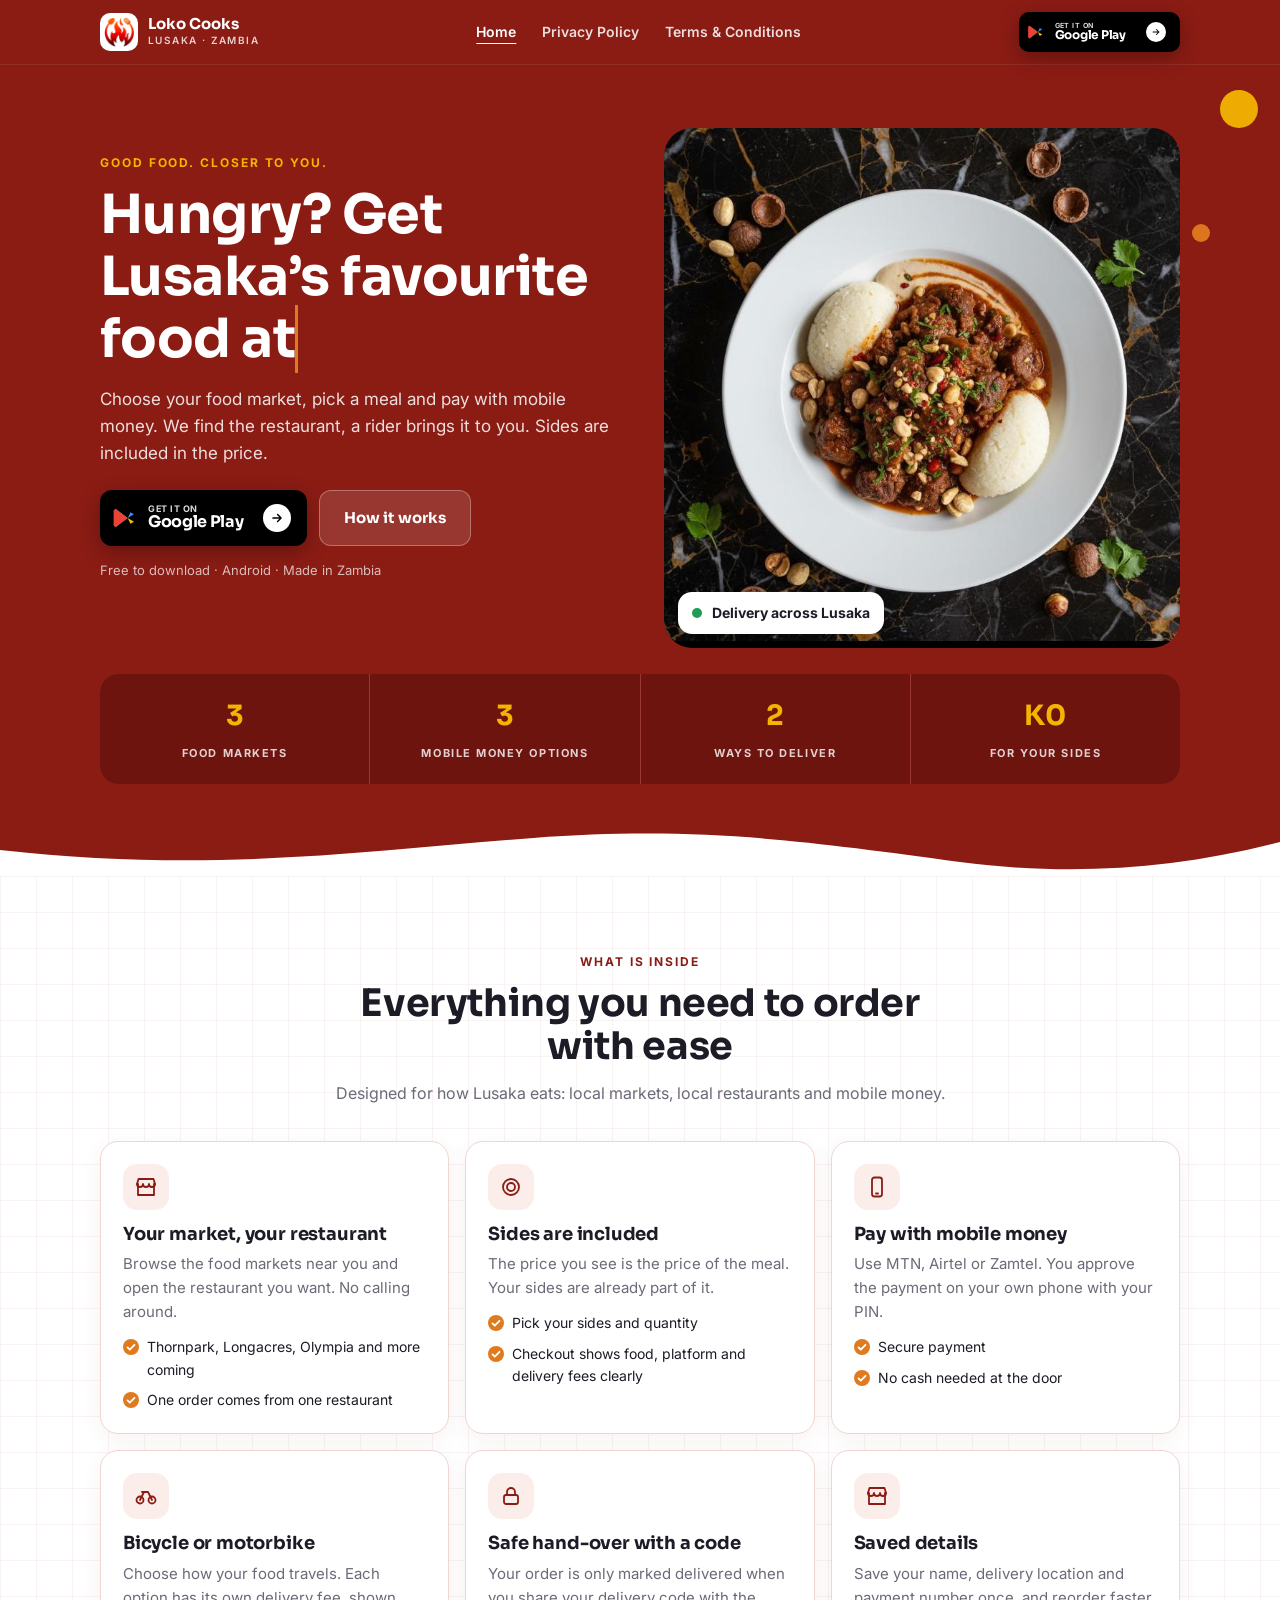
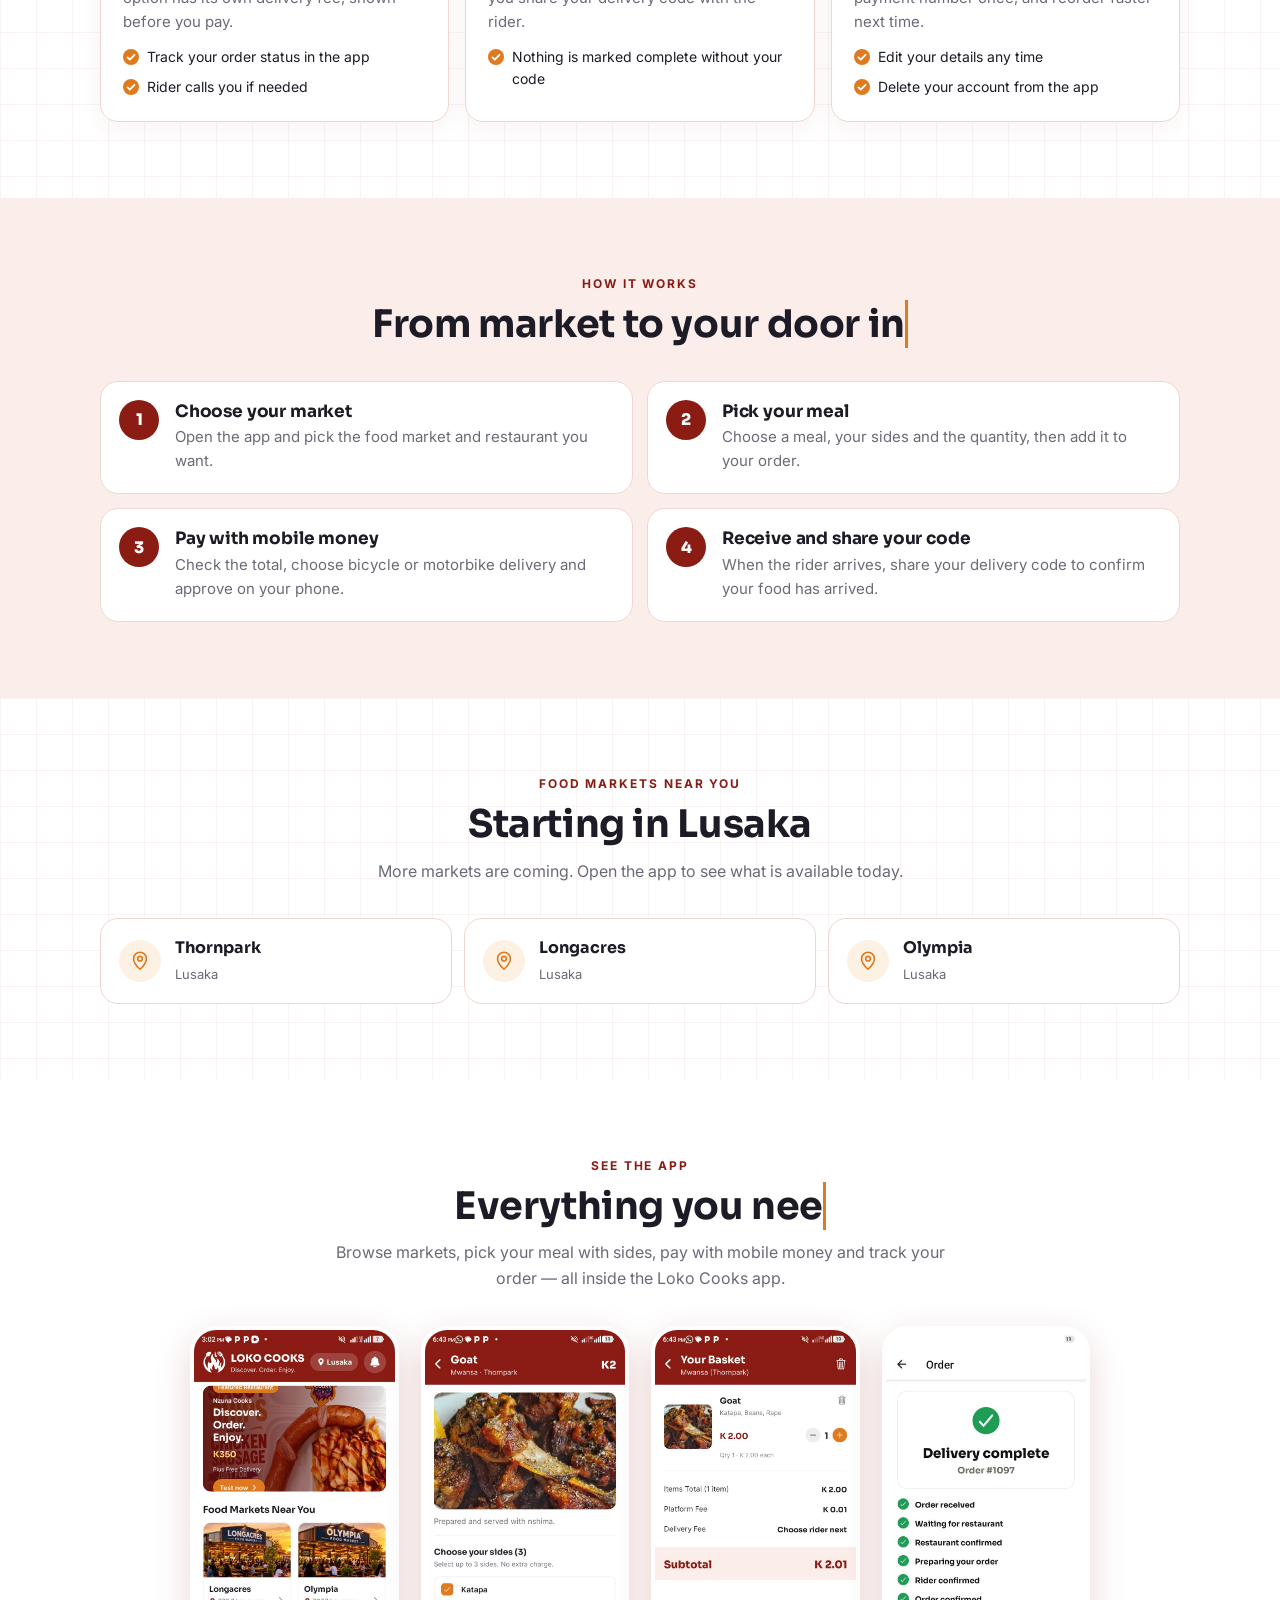
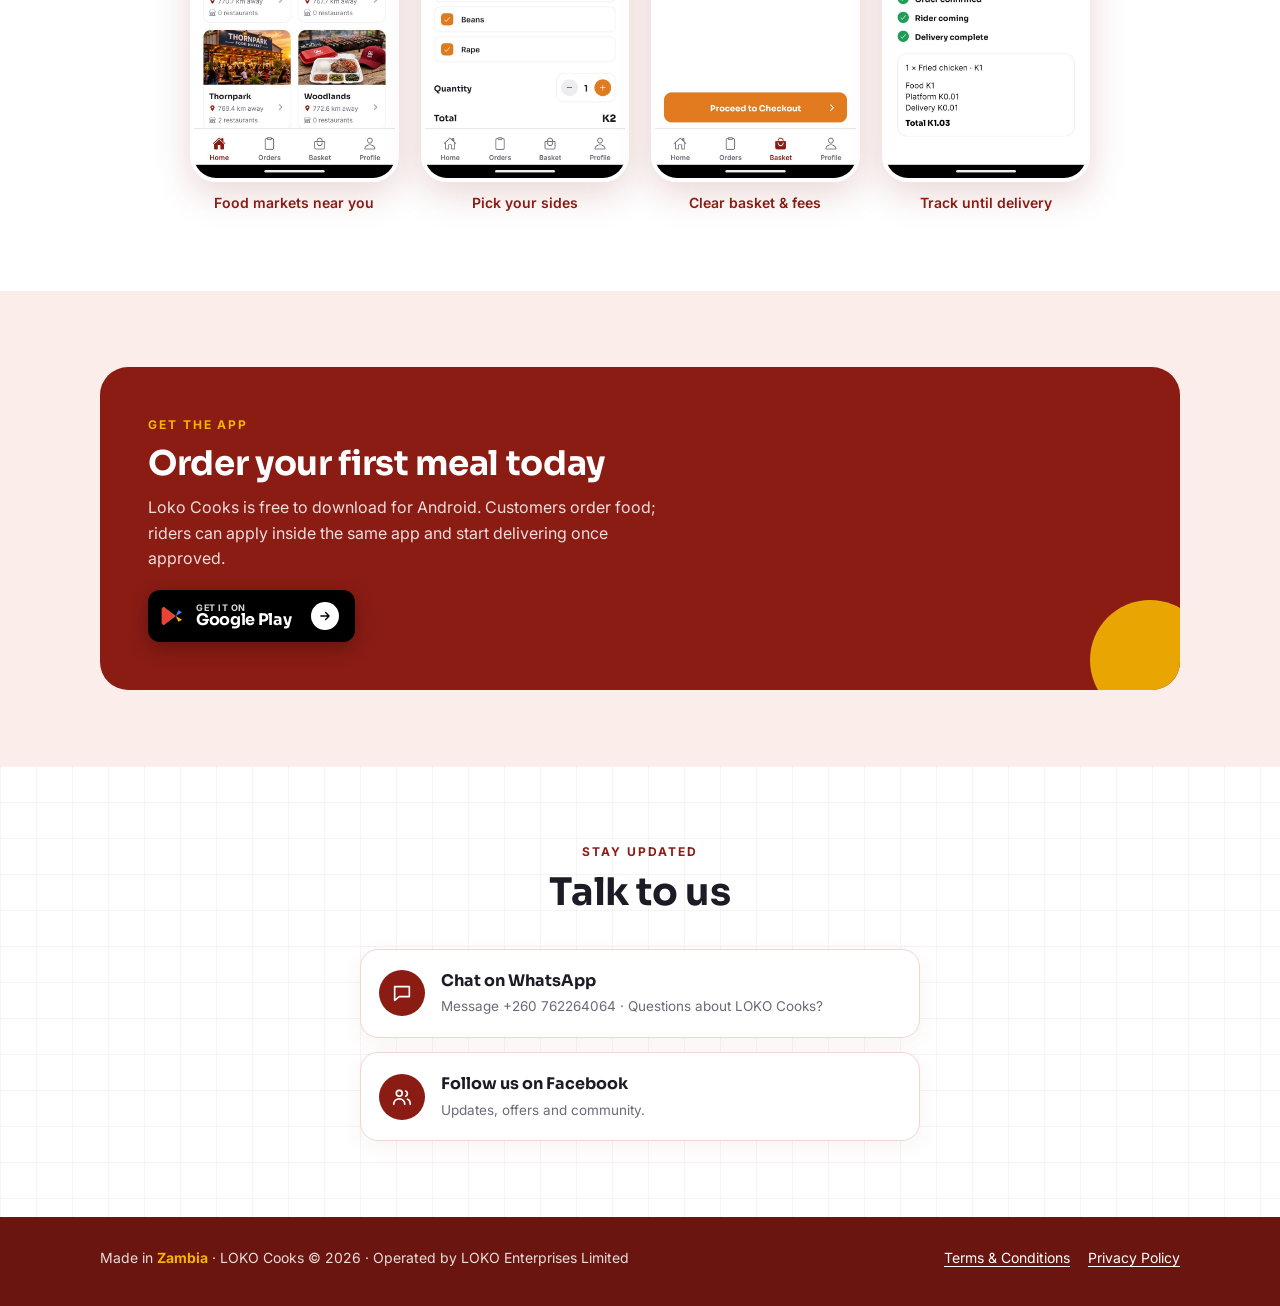
==== commit 0b735c2e: "Add real WhatsApp contact number +260 762264064" ====
--- a/index.html
+++ b/index.html
@@ -203,7 +203,7 @@
       <h2>Talk to us</h2>
     </div>
     <div class="contact-list">
-      <a class="contact" href="#"><div class="ico"><svg viewBox="0 0 24 24" fill="none" stroke="currentColor" stroke-width="1.8" stroke-linecap="round" stroke-linejoin="round"><path d="M4 5h16v11H9l-5 4z"/></svg></div><div><b>Chat on WhatsApp</b><span>Questions about Loko Cooks? Message us directly.</span></div></a>
+      <a class="contact" href="https://wa.me/260762264064" target="_blank" rel="noopener"><div class="ico"><svg viewBox="0 0 24 24" fill="none" stroke="currentColor" stroke-width="1.8" stroke-linecap="round" stroke-linejoin="round"><path d="M4 5h16v11H9l-5 4z"/></svg></div><div><b>Chat on WhatsApp</b><span>Message +260 762264064 · Questions about LOKO Cooks?</span></div></a>
       <a class="contact" href="#"><div class="ico"><svg viewBox="0 0 24 24" fill="none" stroke="currentColor" stroke-width="1.8" stroke-linecap="round" stroke-linejoin="round"><circle cx="9" cy="8" r="3.2"/><path d="M3 20c0-3.5 2.7-6 6-6s6 2.5 6 6"/><path d="M16 5.5a3 3 0 010 5.6M18 14.4c1.8.7 3 2.5 3 5.6"/></svg></div><div><b>Follow us on Facebook</b><span>Updates, offers and community.</span></div></a>
     </div>
   </div>
